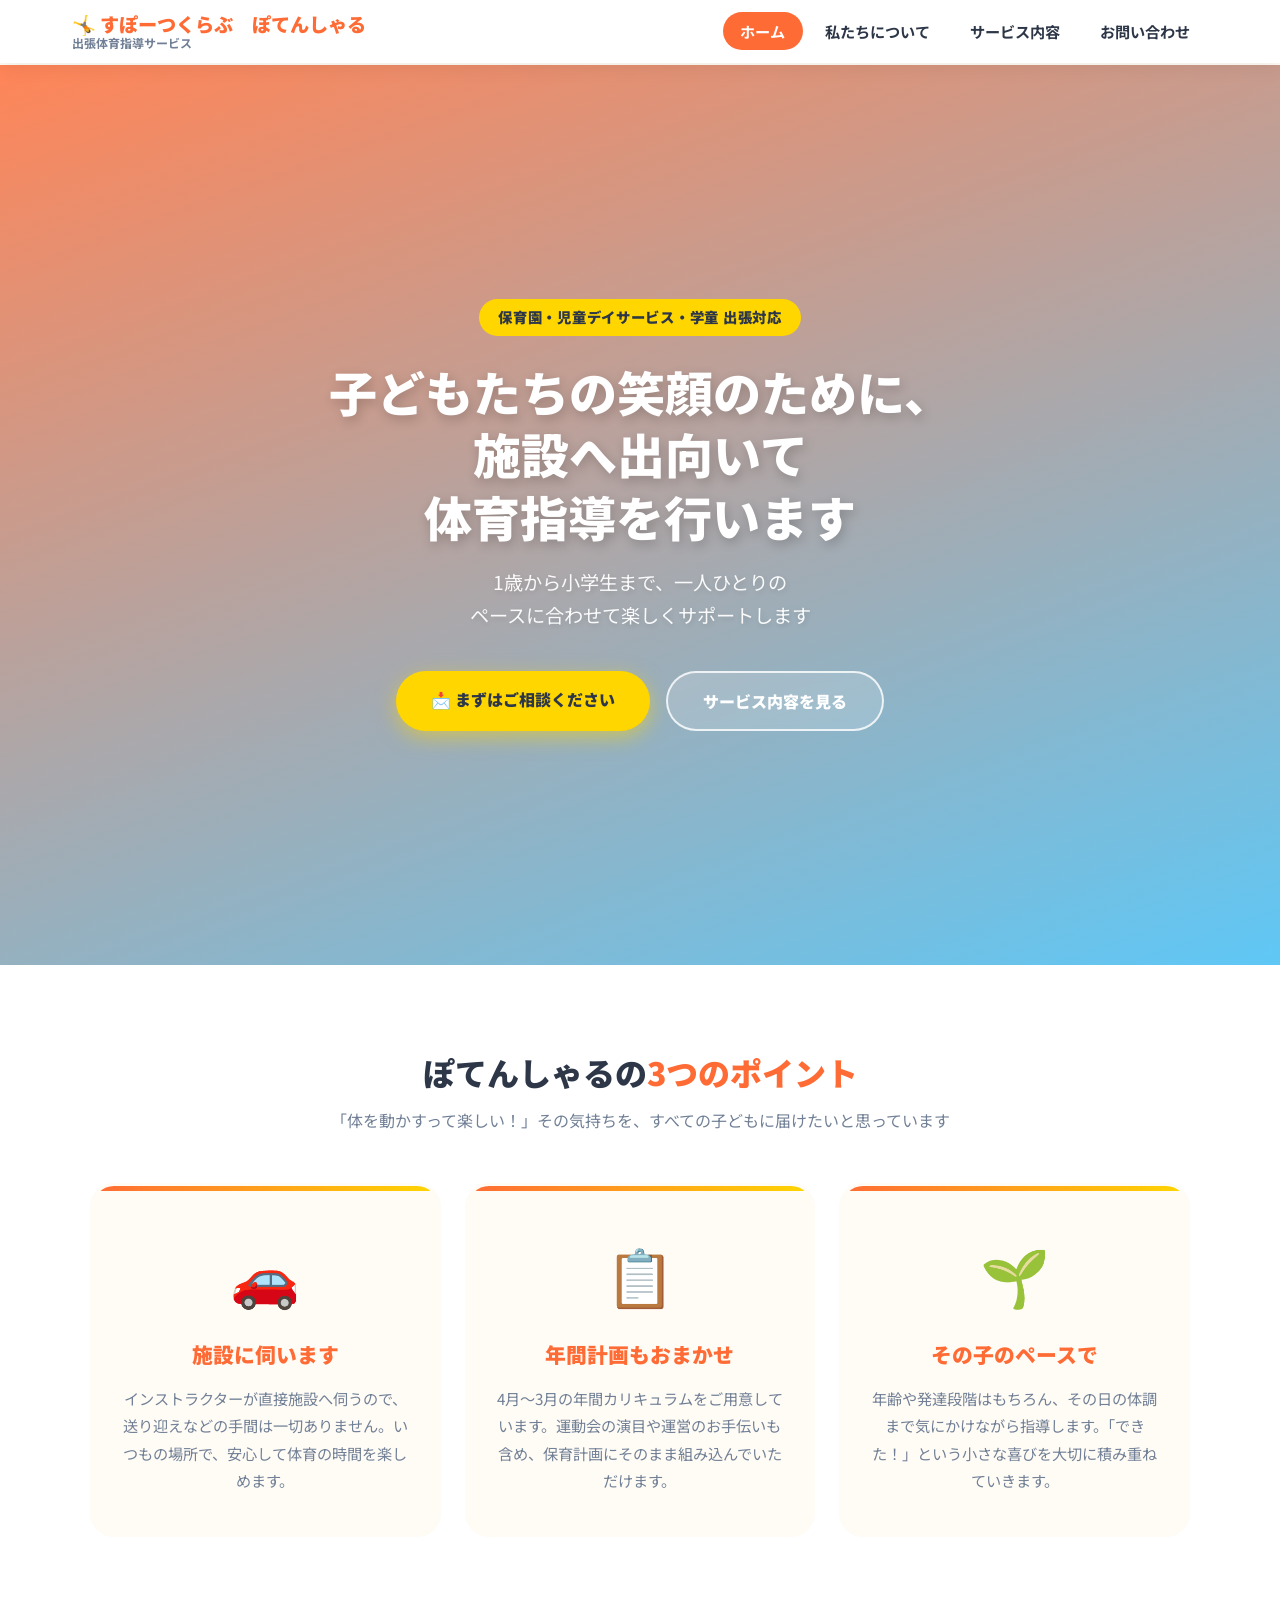
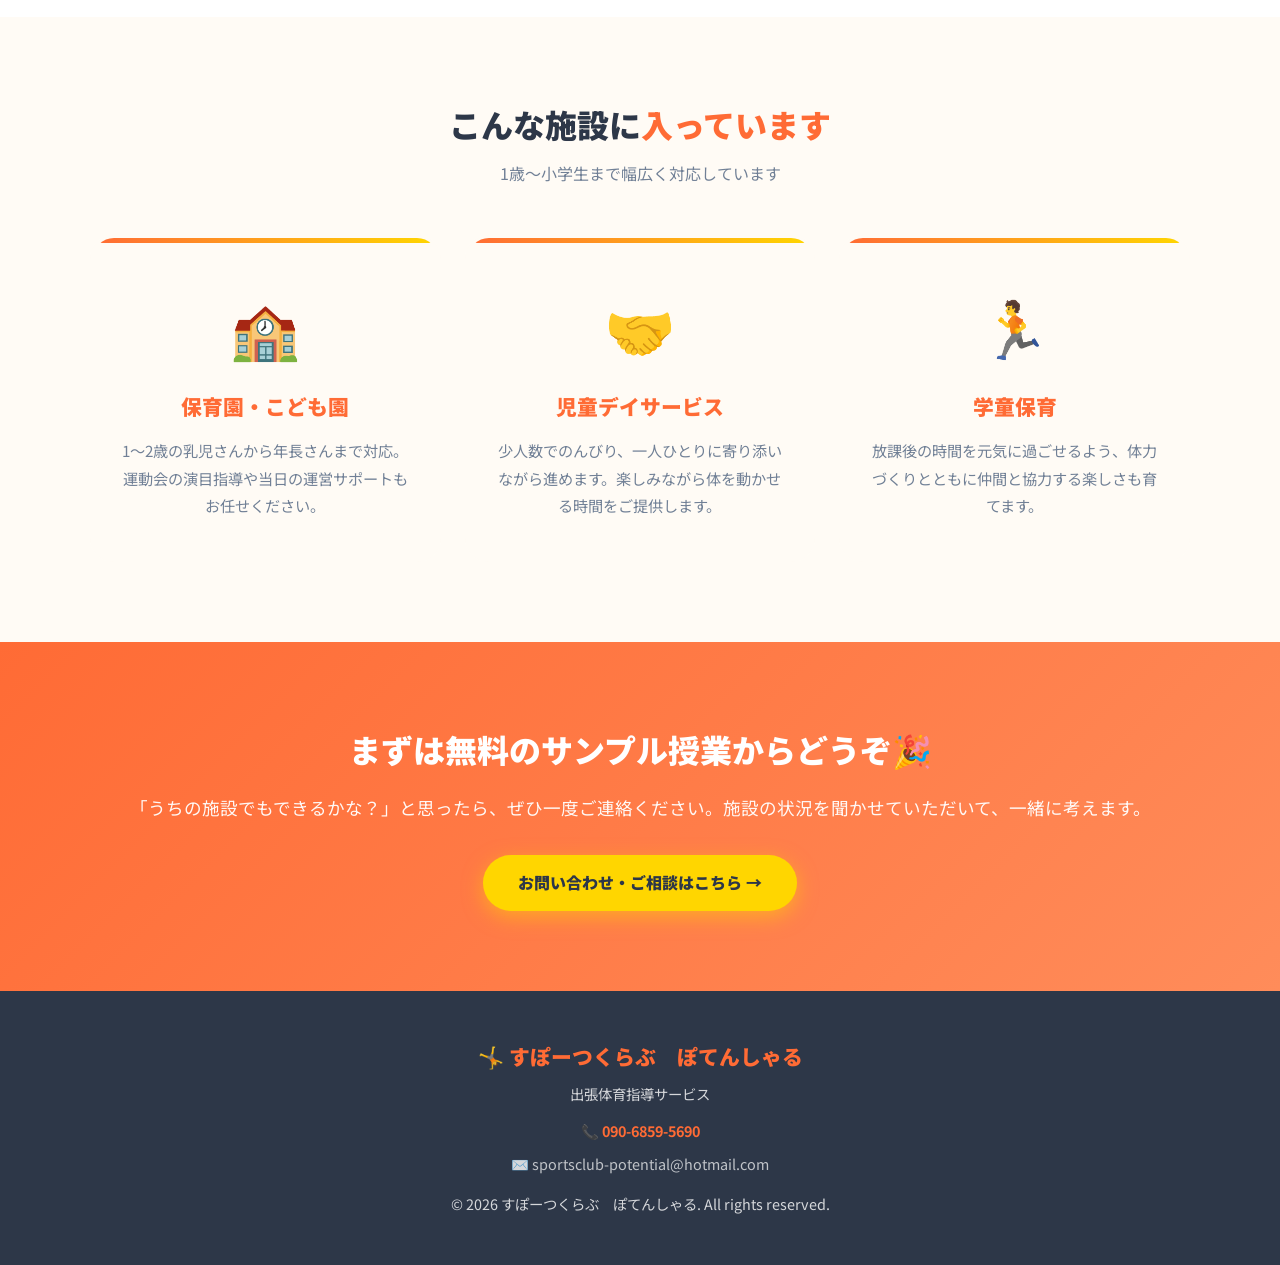
==== index.html @ cd886c46 "SEO対策を追加 - 全ページにメタタグ（description・keywords・OGP）を追加 - sitemap.xml を作成 - robots.txt を作成 - トップページに構造化データ" ====
<!DOCTYPE html>
<html lang="ja">
<head>
    <meta charset="UTF-8">
    <meta name="viewport" content="width=device-width, initial-scale=1.0">
    <title>すぽーつくらぶ ぽてんしゃる | 保育園・児童デイサービス・学童への出張体育指導</title>
    <meta name="description" content="すぽーつくらぶ ぽてんしゃるは、保育園・こども園・児童デイサービス・学童保育へインストラクターが出張して体育指導を行うサービスです。1歳から小学生まで対応。運動会サポートも承ります。">
    <meta name="keywords" content="出張体育指導,保育園,児童デイサービス,学童保育,体育指導,こども園,運動会サポート,ぽてんしゃる">
    <meta property="og:title" content="すぽーつくらぶ ぽてんしゃる | 出張体育指導サービス">
    <meta property="og:description" content="保育園・児童デイサービス・学童保育へ出張して体育指導を行います。1歳から小学生まで対応。まずはお気軽にご相談ください。">
    <meta property="og:type" content="website">
    <meta property="og:url" content="https://sportsclub-potential.netlify.app/">
    <link rel="canonical" href="https://sportsclub-potential.netlify.app/">
    <link rel="stylesheet" href="css/style.css">
    <script type="application/ld+json">
    {
      "@context": "https://schema.org",
      "@type": "LocalBusiness",
      "name": "すぽーつくらぶ ぽてんしゃる",
      "description": "保育園・こども園・児童デイサービス・学童保育への出張体育指導サービス。1歳から小学生まで対応。",
      "url": "https://sportsclub-potential.netlify.app/",
      "telephone": "090-6859-5690",
      "email": "sportsclub-potential@hotmail.com",
      "serviceType": "出張体育指導",
      "areaServed": "日本"
    }
    </script>
</head>
<body>
    <header>
        <nav>
            <div class="logo">
                🤸 すぽーつくらぶ　ぽてんしゃる
                <span class="logo-sub">出張体育指導サービス</span>
            </div>
            <button class="nav-toggle" aria-label="メニュー">☰</button>
            <ul class="nav-links">
                <li><a href="index.html" class="active">ホーム</a></li>
                <li><a href="about.html">私たちについて</a></li>
                <li><a href="services.html">サービス内容</a></li>
                <li><a href="contact.html">お問い合わせ</a></li>
            </ul>
        </nav>
    </header>

    <main>
        <!-- ヒーロー -->
        <section class="hero">
            <div class="hero-bg"></div>
            <div class="hero-overlay"></div>
            <div class="hero-content">
                <div class="hero-badge">保育園・児童デイサービス・学童 出張対応</div>
                <h1>子どもたちの笑顔のために、<br>施設へ出向いて<br>体育指導を行います</h1>
                <p>1歳から小学生まで、一人ひとりの<br>ペースに合わせて楽しくサポートします</p>
                <div class="hero-buttons">
                    <a href="contact.html" class="btn btn-primary">📩 まずはご相談ください</a>
                    <a href="services.html" class="btn btn-secondary">サービス内容を見る</a>
                </div>
            </div>
        </section>

        <!-- 特徴 -->
        <section class="features-section">
            <div class="section-inner">
                <h2 class="section-title">ぽてんしゃるの<span>3つのポイント</span></h2>
                <p class="section-subtitle">「体を動かすって楽しい！」その気持ちを、すべての子どもに届けたいと思っています</p>
                <div class="feature-grid">
                    <div class="feature-card">
                        <span class="feature-icon">🚗</span>
                        <h3>施設に伺います</h3>
                        <p>インストラクターが直接施設へ伺うので、送り迎えなどの手間は一切ありません。いつもの場所で、安心して体育の時間を楽しめます。</p>
                    </div>
                    <div class="feature-card">
                        <span class="feature-icon">📋</span>
                        <h3>年間計画もおまかせ</h3>
                        <p>4月〜3月の年間カリキュラムをご用意しています。運動会の演目や運営のお手伝いも含め、保育計画にそのまま組み込んでいただけます。</p>
                    </div>
                    <div class="feature-card">
                        <span class="feature-icon">🌱</span>
                        <h3>その子のペースで</h3>
                        <p>年齢や発達段階はもちろん、その日の体調まで気にかけながら指導します。「できた！」という小さな喜びを大切に積み重ねていきます。</p>
                    </div>
                </div>
            </div>
        </section>

        <!-- 対象施設 -->
        <section class="section">
            <div class="section-inner">
                <h2 class="section-title">こんな施設に<span>入っています</span></h2>
                <p class="section-subtitle">1歳〜小学生まで幅広く対応しています</p>
                <div class="feature-grid">
                    <div class="feature-card">
                        <span class="feature-icon">🏫</span>
                        <h3>保育園・こども園</h3>
                        <p>1〜2歳の乳児さんから年長さんまで対応。運動会の演目指導や当日の運営サポートもお任せください。</p>
                    </div>
                    <div class="feature-card">
                        <span class="feature-icon">🤝</span>
                        <h3>児童デイサービス</h3>
                        <p>少人数でのんびり、一人ひとりに寄り添いながら進めます。楽しみながら体を動かせる時間をご提供します。</p>
                    </div>
                    <div class="feature-card">
                        <span class="feature-icon">🏃</span>
                        <h3>学童保育</h3>
                        <p>放課後の時間を元気に過ごせるよう、体力づくりとともに仲間と協力する楽しさも育てます。</p>
                    </div>
                </div>
            </div>
        </section>

        <!-- CTA -->
        <section class="cta-section">
            <h2>まずは無料のサンプル授業からどうぞ🎉</h2>
            <p>「うちの施設でもできるかな？」と思ったら、ぜひ一度ご連絡ください。施設の状況を聞かせていただいて、一緒に考えます。</p>
            <a href="contact.html" class="btn btn-primary">お問い合わせ・ご相談はこちら →</a>
        </section>
    </main>

    <script src="js/main.js"></script>
    <footer>
        <div class="footer-logo">🤸 すぽーつくらぶ　ぽてんしゃる</div>
        <p>出張体育指導サービス</p>
        <p style="margin-top:0.8rem;">📞 <a href="tel:09068595690" style="color:var(--orange);text-decoration:none;font-weight:700;">090-6859-5690</a></p>
        <p>✉️ <a href="mailto:sportsclub-potential@hotmail.com" style="color:rgba(255,255,255,0.7);text-decoration:none;">sportsclub-potential@hotmail.com</a></p>
        <p style="margin-top:1rem;">&copy; 2026 すぽーつくらぶ　ぽてんしゃる. All rights reserved.</p>
    </footer>
</body>
</html>
---- css/style.css ----
@import url('https://fonts.googleapis.com/css2?family=Noto+Sans+JP:wght@400;700;900&display=swap');

:root {
    --orange: #FF6B35;
    --orange-light: #FF8C5A;
    --blue: #29B6F6;
    --yellow: #FFD600;
    --green: #66BB6A;
    --dark: #2D3748;
    --gray: #718096;
    --light-bg: #FFFBF5;
    --white: #ffffff;
    --shadow: 0 8px 30px rgba(255,107,53,0.15);
}

* {
    margin: 0;
    padding: 0;
    box-sizing: border-box;
}

body {
    font-family: 'Noto Sans JP', 'Helvetica Neue', Arial, sans-serif;
    line-height: 1.7;
    color: var(--dark);
    background: var(--light-bg);
}

/* ヘッダー */
header {
    background: var(--white);
    box-shadow: 0 3px 20px rgba(0,0,0,0.08);
    position: fixed;
    width: 100%;
    top: 0;
    z-index: 1000;
}

nav {
    max-width: 1200px;
    margin: 0 auto;
    padding: 0.8rem 2rem;
    display: flex;
    justify-content: space-between;
    align-items: center;
}

.logo {
    font-size: 1.2rem;
    font-weight: 900;
    color: var(--orange);
    display: flex;
    flex-direction: column;
    line-height: 1.2;
}

.logo .logo-sub {
    font-size: 0.75rem;
    color: var(--gray);
    font-weight: 700;
}

.nav-links {
    list-style: none;
    display: flex;
    gap: 0.3rem;
}

.nav-links a {
    text-decoration: none;
    color: var(--dark);
    font-weight: 700;
    padding: 0.5rem 1.1rem;
    border-radius: 50px;
    transition: all 0.3s;
    font-size: 0.95rem;
}

.nav-links a:hover,
.nav-links a.active {
    background: var(--orange);
    color: var(--white);
}

/* ヒーローセクション */
.hero {
    position: relative;
    min-height: 100vh;
    display: flex;
    align-items: center;
    justify-content: center;
    margin-top: 65px;
    overflow: hidden;
}

.hero-bg {
    position: absolute;
    inset: 0;
    background-image: url('../images/kids_gym.jpg');
    background-size: cover;
    background-position: center top;
}

.hero-overlay {
    position: absolute;
    inset: 0;
    background: linear-gradient(
        160deg,
        rgba(255, 107, 53, 0.82) 0%,
        rgba(41, 182, 246, 0.75) 100%
    );
}

.hero-content {
    position: relative;
    z-index: 1;
    text-align: center;
    color: var(--white);
    padding: 3rem 2rem;
    max-width: 800px;
}

.hero-badge {
    display: inline-block;
    background: var(--yellow);
    color: var(--dark);
    font-weight: 900;
    font-size: 0.9rem;
    padding: 0.4rem 1.2rem;
    border-radius: 50px;
    margin-bottom: 1.5rem;
    letter-spacing: 0.05em;
}

.hero-content h1 {
    font-size: 3rem;
    font-weight: 900;
    line-height: 1.3;
    margin-bottom: 1.2rem;
    text-shadow: 2px 4px 12px rgba(0,0,0,0.2);
}

.hero-content p {
    font-size: 1.2rem;
    margin-bottom: 2.5rem;
    opacity: 0.95;
    text-shadow: 1px 2px 6px rgba(0,0,0,0.15);
}

.hero-buttons {
    display: flex;
    gap: 1rem;
    justify-content: center;
    flex-wrap: wrap;
}

/* ボタン */
.btn {
    display: inline-block;
    padding: 0.9rem 2.2rem;
    border-radius: 50px;
    font-weight: 900;
    font-size: 1rem;
    text-decoration: none;
    transition: all 0.3s;
    border: none;
    cursor: pointer;
    font-family: 'Noto Sans JP', sans-serif;
}

.btn-primary {
    background: var(--yellow);
    color: var(--dark);
    box-shadow: 0 6px 20px rgba(255,214,0,0.5);
}

.btn-primary:hover {
    transform: translateY(-4px) scale(1.03);
    box-shadow: 0 12px 30px rgba(255,214,0,0.6);
}

.btn-secondary {
    background: rgba(255,255,255,0.15);
    color: var(--white);
    border: 2px solid rgba(255,255,255,0.8);
    backdrop-filter: blur(5px);
}

.btn-secondary:hover {
    background: var(--white);
    color: var(--orange);
    transform: translateY(-4px);
}

.btn-orange {
    background: var(--orange);
    color: var(--white);
    box-shadow: 0 6px 20px rgba(255,107,53,0.4);
}

.btn-orange:hover {
    background: var(--orange-light);
    transform: translateY(-4px);
    box-shadow: 0 12px 30px rgba(255,107,53,0.5);
}

/* ウェーブ区切り */
.wave-divider {
    width: 100%;
    overflow: hidden;
    line-height: 0;
    margin-bottom: -2px;
}

.wave-divider svg {
    display: block;
    width: 100%;
}

/* セクション共通 */
.section {
    padding: 5rem 2rem;
}

.section-inner {
    max-width: 1100px;
    margin: 0 auto;
}

.section-title {
    text-align: center;
    font-size: 2rem;
    font-weight: 900;
    color: var(--dark);
    margin-bottom: 0.5rem;
}

.section-title span {
    color: var(--orange);
}

.section-subtitle {
    text-align: center;
    color: var(--gray);
    font-size: 1rem;
    margin-bottom: 3rem;
}

/* 特徴カード */
.features-section {
    background: var(--white);
    padding: 5rem 2rem;
}

.feature-grid {
    display: grid;
    grid-template-columns: repeat(auto-fit, minmax(240px, 1fr));
    gap: 1.5rem;
    max-width: 1100px;
    margin: 0 auto;
}

.feature-card {
    background: var(--light-bg);
    border-radius: 24px;
    padding: 2.5rem 1.8rem;
    text-align: center;
    transition: all 0.35s;
    border: 3px solid transparent;
    position: relative;
    overflow: hidden;
}

.feature-card::before {
    content: '';
    position: absolute;
    top: 0;
    left: 0;
    right: 0;
    height: 5px;
    background: linear-gradient(90deg, var(--orange), var(--yellow));
    border-radius: 24px 24px 0 0;
}

.feature-card:hover {
    transform: translateY(-10px);
    border-color: var(--orange);
    box-shadow: var(--shadow);
}

.feature-icon {
    font-size: 3.5rem;
    margin-bottom: 1rem;
    display: block;
}

.feature-card h3 {
    font-size: 1.3rem;
    font-weight: 900;
    color: var(--orange);
    margin-bottom: 0.8rem;
}

.feature-card p {
    color: var(--gray);
    font-size: 0.95rem;
    line-height: 1.8;
}

/* CTA バナー */
.cta-section {
    background: linear-gradient(135deg, var(--orange) 0%, #FF8C5A 100%);
    padding: 5rem 2rem;
    text-align: center;
    color: var(--white);
}

.cta-section h2 {
    font-size: 2rem;
    font-weight: 900;
    margin-bottom: 1rem;
}

.cta-section p {
    font-size: 1.1rem;
    margin-bottom: 2rem;
    opacity: 0.95;
}

/* ページヘッダー */
.page-header {
    background: linear-gradient(135deg, var(--orange) 0%, var(--blue) 100%);
    text-align: center;
    padding: 6rem 2rem 4rem;
    margin-top: 65px;
    color: var(--white);
}

.page-header h1 {
    font-size: 2.5rem;
    font-weight: 900;
    margin-bottom: 0.5rem;
}

.page-header p {
    font-size: 1.1rem;
    opacity: 0.9;
}

/* コンテンツ */
.content {
    max-width: 800px;
    margin: 0 auto;
    padding: 4rem 2rem;
}

.content h2 {
    font-size: 1.6rem;
    font-weight: 900;
    color: var(--orange);
    margin-top: 2.5rem;
    margin-bottom: 1rem;
    padding-left: 1rem;
    border-left: 5px solid var(--yellow);
}

.content h3 {
    font-size: 1.2rem;
    font-weight: 700;
    color: var(--dark);
    margin-top: 1.5rem;
    margin-bottom: 0.8rem;
}

.content p {
    color: var(--gray);
    margin-bottom: 1rem;
    line-height: 1.9;
}

.highlight-box {
    background: var(--white);
    border-radius: 16px;
    padding: 2rem;
    margin: 2rem 0;
    border-left: 5px solid var(--orange);
    box-shadow: 0 4px 15px rgba(0,0,0,0.06);
}

/* サービスカード */
.service-grid {
    display: grid;
    grid-template-columns: repeat(auto-fit, minmax(260px, 1fr));
    gap: 1.5rem;
    max-width: 1100px;
    margin: 0 auto;
}

.service-card {
    background: var(--white);
    border-radius: 24px;
    padding: 2.5rem 2rem;
    text-align: center;
    transition: all 0.35s;
    box-shadow: 0 4px 20px rgba(0,0,0,0.06);
    border: 2px solid transparent;
}

.service-card:hover {
    transform: translateY(-8px);
    border-color: var(--orange);
    box-shadow: var(--shadow);
}

.service-card .service-icon {
    font-size: 3rem;
    margin-bottom: 1rem;
    display: block;
}

.service-card h3 {
    font-size: 1.3rem;
    font-weight: 900;
    color: var(--dark);
    margin-bottom: 0.5rem;
}

.service-card .age-badge {
    display: inline-block;
    background: var(--yellow);
    color: var(--dark);
    font-size: 0.8rem;
    font-weight: 700;
    padding: 0.2rem 0.8rem;
    border-radius: 50px;
    margin-bottom: 1rem;
}

.service-card p {
    color: var(--gray);
    font-size: 0.95rem;
    line-height: 1.8;
}

/* フォーム */
.contact-form {
    max-width: 620px;
    margin: 0 auto;
    background: var(--white);
    border-radius: 24px;
    padding: 3rem 2.5rem;
    box-shadow: 0 8px 40px rgba(0,0,0,0.08);
}

.form-group {
    margin-bottom: 1.5rem;
}

.form-group label {
    display: block;
    margin-bottom: 0.5rem;
    font-weight: 700;
    color: var(--dark);
    font-size: 0.95rem;
}

.form-group label .required {
    color: var(--orange);
    margin-left: 0.3rem;
    font-size: 0.8rem;
}

.form-group input,
.form-group textarea,
.form-group select {
    width: 100%;
    padding: 0.85rem 1.1rem;
    border: 2px solid #E2E8F0;
    border-radius: 12px;
    font-size: 1rem;
    font-family: 'Noto Sans JP', sans-serif;
    transition: border-color 0.3s;
    background: var(--light-bg);
    color: var(--dark);
}

.form-group input:focus,
.form-group textarea:focus,
.form-group select:focus {
    outline: none;
    border-color: var(--orange);
    background: var(--white);
}

.form-group textarea {
    resize: vertical;
    min-height: 120px;
}

/* フッター */
footer {
    background: var(--dark);
    color: rgba(255,255,255,0.8);
    text-align: center;
    padding: 3rem 2rem;
}

footer .footer-logo {
    font-size: 1.3rem;
    font-weight: 900;
    color: var(--orange);
    margin-bottom: 0.5rem;
}

footer p {
    font-size: 0.9rem;
    margin-top: 0.5rem;
}

/* 連絡先カード */
.contact-info-card {
    background: var(--white);
    border-radius: 20px;
    padding: 2rem;
    margin-bottom: 2rem;
    box-shadow: 0 4px 20px rgba(0,0,0,0.07);
    border: 2px solid #FFE5D9;
}

.contact-info-item {
    display: flex;
    align-items: flex-start;
    gap: 1rem;
    padding: 1rem 0;
    border-bottom: 1px solid #f0f0f0;
}

.contact-info-item:last-child {
    border-bottom: none;
    padding-bottom: 0;
}

.contact-info-icon {
    font-size: 1.8rem;
    flex-shrink: 0;
}

.contact-info-label {
    font-size: 0.85rem;
    color: var(--gray);
    font-weight: 700;
    margin-bottom: 0.3rem;
}

.contact-info-value {
    display: block;
    font-size: 1.4rem;
    font-weight: 900;
    color: var(--orange);
    text-decoration: none;
}

.contact-info-email {
    font-size: 1rem;
    word-break: break-all;
}

.contact-info-note {
    margin-top: 0.4rem;
    font-size: 0.85rem;
    color: var(--dark);
    background: #FFF8F5;
    border-left: 3px solid var(--orange);
    padding: 0.5rem 0.8rem;
    border-radius: 0 8px 8px 0;
    line-height: 1.6;
}

/* カリキュラムテーブル */
.curriculum-table {
    width: 100%;
    border-collapse: collapse;
    border-radius: 16px;
    overflow: hidden;
    box-shadow: 0 4px 20px rgba(0,0,0,0.06);
    font-size: 0.95rem;
}

.curriculum-table thead tr {
    background: var(--orange);
    color: var(--white);
}

.curriculum-table th {
    padding: 1rem 1.2rem;
    text-align: left;
    font-weight: 700;
}

.curriculum-table td {
    padding: 0.9rem 1.2rem;
    border-bottom: 1px solid #f0f0f0;
    vertical-align: top;
    line-height: 1.7;
}

.curriculum-table tbody tr:nth-child(even) {
    background: var(--light-bg);
}

.curriculum-table tbody tr:hover {
    background: #fff3ee;
}

.curriculum-table td:first-child {
    font-weight: 700;
    color: var(--orange);
    white-space: nowrap;
    min-width: 60px;
}

/* ハンバーガーボタン（PCでは非表示） */
.nav-toggle {
    display: none;
    background: none;
    border: none;
    font-size: 1.6rem;
    cursor: pointer;
    color: var(--orange);
    padding: 0.3rem 0.5rem;
    line-height: 1;
}

/* レスポンシブ */
@media (max-width: 768px) {
    /* ナビゲーション */
    nav {
        padding: 0.8rem 1.2rem;
        flex-wrap: wrap;
        position: relative;
    }

    .nav-toggle {
        display: block;
    }

    .nav-links {
        display: none;
        flex-direction: column;
        width: 100%;
        gap: 0;
        background: var(--white);
        border-top: 1px solid #eee;
        margin-top: 0.5rem;
        border-radius: 0 0 12px 12px;
        box-shadow: 0 8px 20px rgba(0,0,0,0.08);
        overflow: hidden;
    }

    .nav-links.open {
        display: flex;
    }

    .nav-links li {
        width: 100%;
    }

    .nav-links a {
        display: block;
        padding: 1rem 1.5rem;
        font-size: 1rem;
        border-radius: 0;
        border-bottom: 1px solid #f0f0f0;
    }

    .nav-links a:hover,
    .nav-links a.active {
        background: var(--orange);
        color: var(--white);
    }

    /* ヒーロー */
    .hero {
        margin-top: 0;
        min-height: 100svh;
    }

    .hero-content {
        padding: 2rem 1.2rem;
    }

    .hero-content h1 {
        font-size: 1.8rem;
    }

    .hero-content p {
        font-size: 0.95rem;
        margin-bottom: 2rem;
    }

    .hero-badge {
        font-size: 0.8rem;
        padding: 0.35rem 1rem;
    }

    .hero-buttons {
        flex-direction: column;
        align-items: center;
        gap: 0.8rem;
    }

    .btn {
        width: 100%;
        max-width: 280px;
        text-align: center;
        padding: 0.85rem 1.5rem;
    }

    /* セクション */
    .section {
        padding: 3rem 1.2rem;
    }

    .features-section {
        padding: 3rem 1.2rem;
    }

    .section-title {
        font-size: 1.5rem;
    }

    .section-subtitle {
        font-size: 0.9rem;
        margin-bottom: 2rem;
    }

    /* カード */
    .feature-grid,
    .service-grid {
        grid-template-columns: 1fr;
        gap: 1rem;
    }

    .feature-card,
    .service-card {
        padding: 2rem 1.5rem;
    }

    /* CTA */
    .cta-section {
        padding: 3rem 1.2rem;
    }

    .cta-section h2 {
        font-size: 1.5rem;
    }

    .cta-section p {
        font-size: 0.95rem;
    }

    /* ページヘッダー */
    .page-header {
        padding: 4rem 1.2rem 2.5rem;
        margin-top: 0;
    }

    .page-header h1 {
        font-size: 1.7rem;
    }

    .page-header p {
        font-size: 0.95rem;
    }

    /* コンテンツ */
    .content {
        padding: 2.5rem 1.2rem;
    }

    .content h2 {
        font-size: 1.3rem;
    }

    .highlight-box {
        padding: 1.5rem 1.2rem;
    }

    /* フォーム */
    .contact-form {
        padding: 2rem 1.2rem;
        border-radius: 16px;
        box-shadow: none;
    }
}
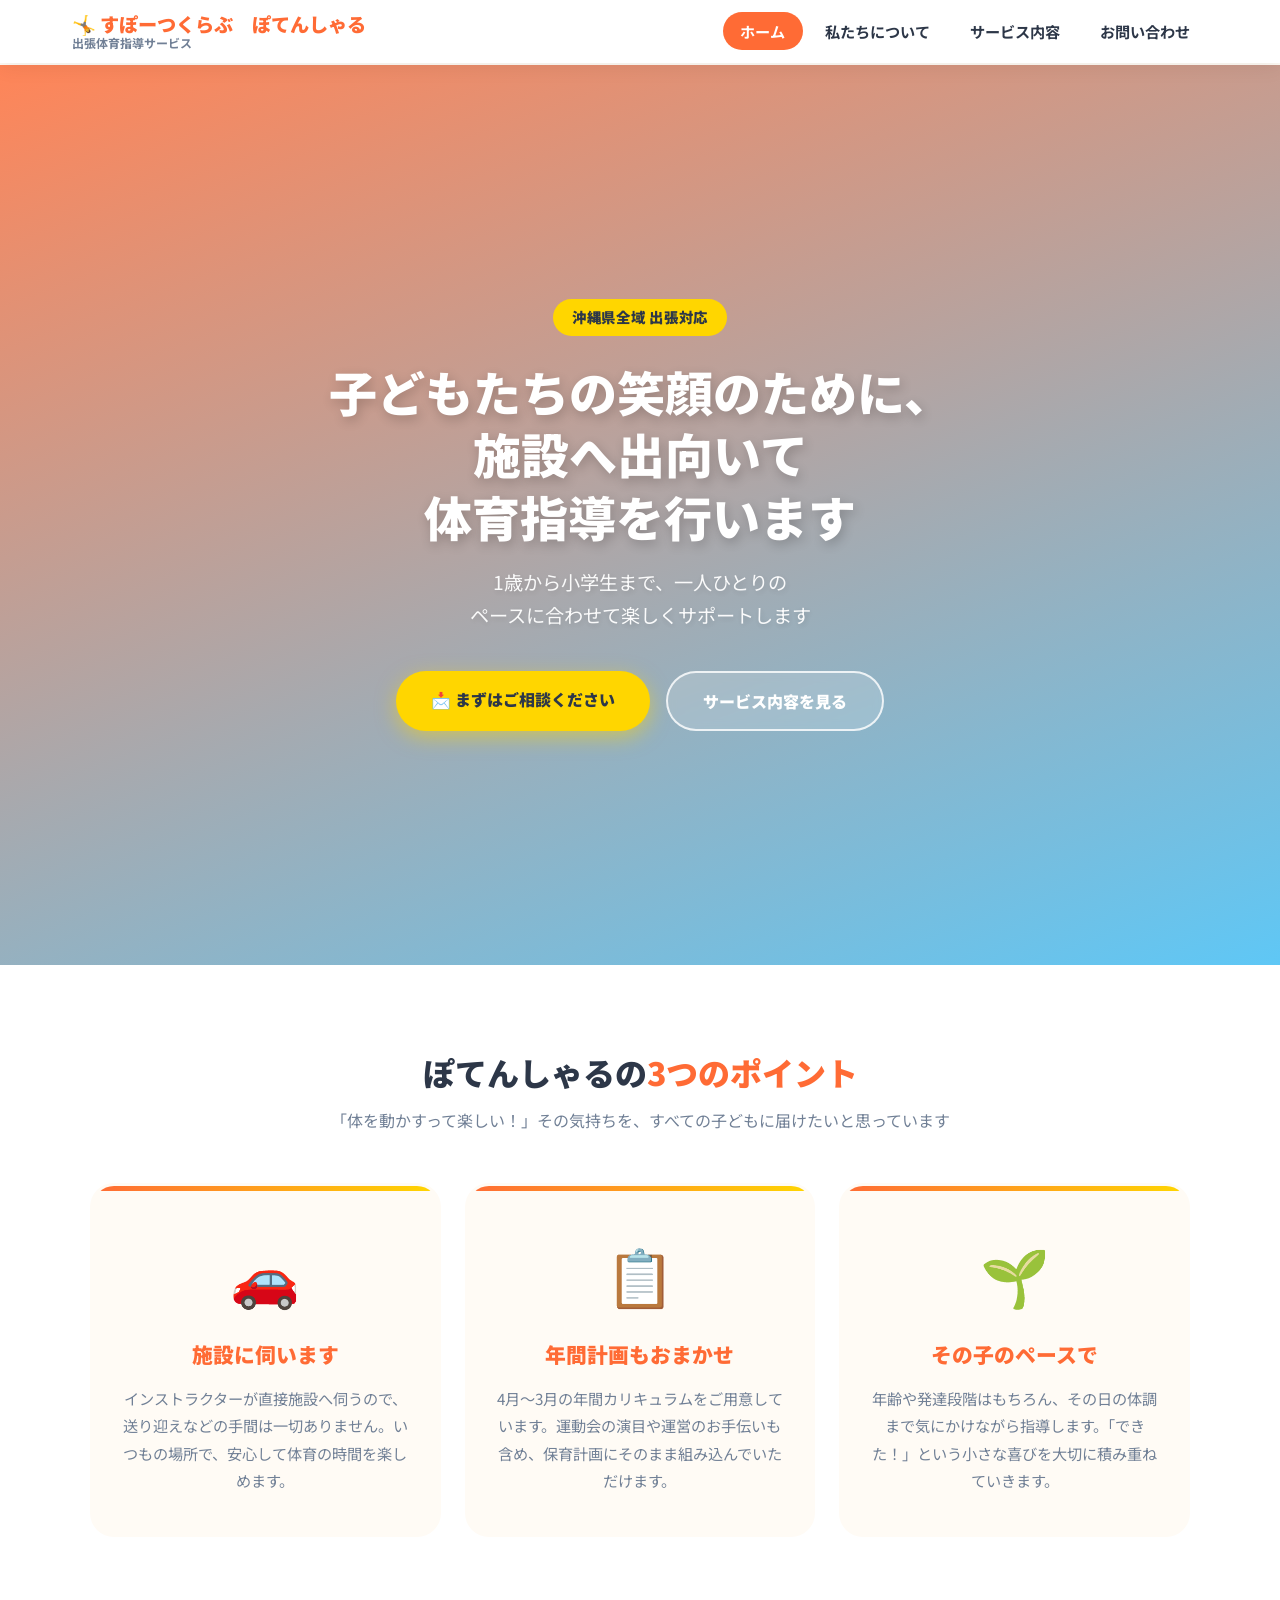
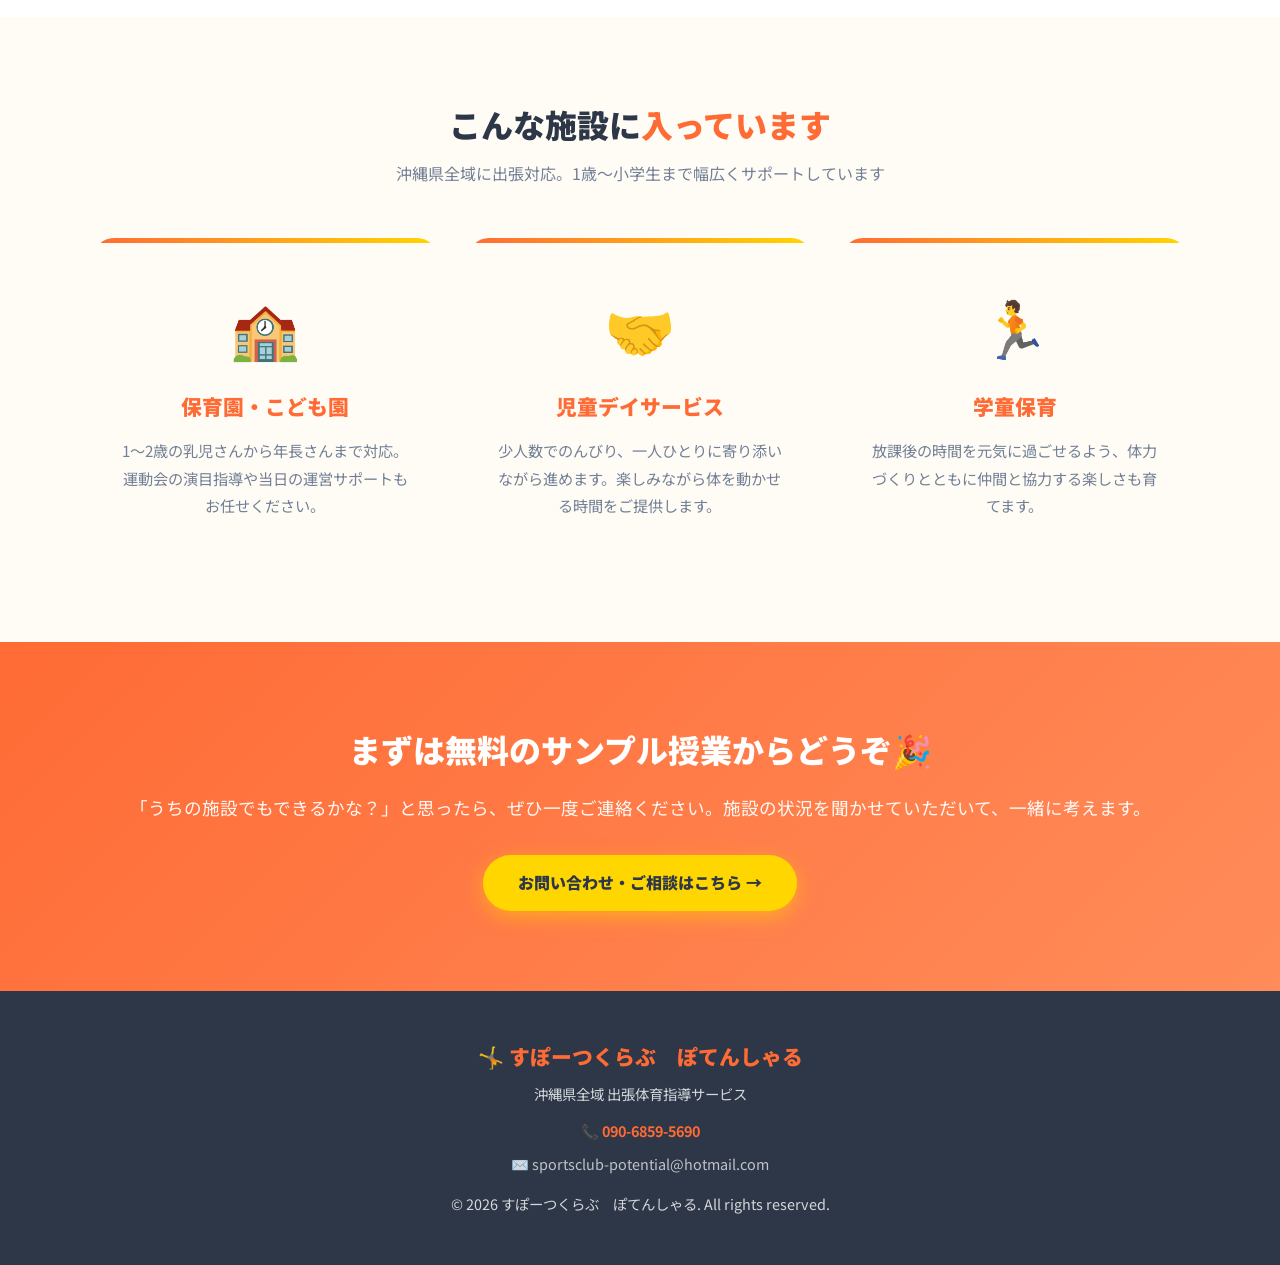
==== commit ebef9425: "沖縄県全域をSEO・コンテンツ全体に追加" ====
--- a/index.html
+++ b/index.html
@@ -3,11 +3,11 @@
 <head>
     <meta charset="UTF-8">
     <meta name="viewport" content="width=device-width, initial-scale=1.0">
-    <title>すぽーつくらぶ ぽてんしゃる | 保育園・児童デイサービス・学童への出張体育指導</title>
-    <meta name="description" content="すぽーつくらぶ ぽてんしゃるは、保育園・こども園・児童デイサービス・学童保育へインストラクターが出張して体育指導を行うサービスです。1歳から小学生まで対応。運動会サポートも承ります。">
-    <meta name="keywords" content="出張体育指導,保育園,児童デイサービス,学童保育,体育指導,こども園,運動会サポート,ぽてんしゃる">
-    <meta property="og:title" content="すぽーつくらぶ ぽてんしゃる | 出張体育指導サービス">
-    <meta property="og:description" content="保育園・児童デイサービス・学童保育へ出張して体育指導を行います。1歳から小学生まで対応。まずはお気軽にご相談ください。">
+    <title>すぽーつくらぶ ぽてんしゃる | 沖縄県の保育園・児童デイサービス・学童への出張体育指導</title>
+    <meta name="description" content="すぽーつくらぶ ぽてんしゃるは、沖縄県全域の保育園・こども園・児童デイサービス・学童保育へインストラクターが出張して体育指導を行うサービスです。1歳から小学生まで対応。運動会サポートも承ります。">
+    <meta name="keywords" content="沖縄,出張体育指導,保育園,児童デイサービス,学童保育,体育指導,こども園,運動会サポート,ぽてんしゃる,沖縄県">
+    <meta property="og:title" content="すぽーつくらぶ ぽてんしゃる | 沖縄県の出張体育指導サービス">
+    <meta property="og:description" content="沖縄県全域の保育園・児童デイサービス・学童保育へ出張して体育指導を行います。1歳から小学生まで対応。まずはお気軽にご相談ください。">
     <meta property="og:type" content="website">
     <meta property="og:url" content="https://sportsclub-potential.netlify.app/">
     <link rel="canonical" href="https://sportsclub-potential.netlify.app/">
@@ -17,12 +17,20 @@
       "@context": "https://schema.org",
       "@type": "LocalBusiness",
       "name": "すぽーつくらぶ ぽてんしゃる",
-      "description": "保育園・こども園・児童デイサービス・学童保育への出張体育指導サービス。1歳から小学生まで対応。",
+      "description": "沖縄県全域の保育園・こども園・児童デイサービス・学童保育への出張体育指導サービス。1歳から小学生まで対応。",
       "url": "https://sportsclub-potential.netlify.app/",
       "telephone": "090-6859-5690",
       "email": "sportsclub-potential@hotmail.com",
       "serviceType": "出張体育指導",
-      "areaServed": "日本"
+      "areaServed": {
+        "@type": "State",
+        "name": "沖縄県"
+      },
+      "address": {
+        "@type": "PostalAddress",
+        "addressRegion": "沖縄県",
+        "addressCountry": "JP"
+      }
     }
     </script>
 </head>
@@ -49,7 +57,7 @@
             <div class="hero-bg"></div>
             <div class="hero-overlay"></div>
             <div class="hero-content">
-                <div class="hero-badge">保育園・児童デイサービス・学童 出張対応</div>
+                <div class="hero-badge">沖縄県全域 出張対応</div>
                 <h1>子どもたちの笑顔のために、<br>施設へ出向いて<br>体育指導を行います</h1>
                 <p>1歳から小学生まで、一人ひとりの<br>ペースに合わせて楽しくサポートします</p>
                 <div class="hero-buttons">
@@ -88,7 +96,7 @@
         <section class="section">
             <div class="section-inner">
                 <h2 class="section-title">こんな施設に<span>入っています</span></h2>
-                <p class="section-subtitle">1歳〜小学生まで幅広く対応しています</p>
+                <p class="section-subtitle">沖縄県全域に出張対応。1歳〜小学生まで幅広くサポートしています</p>
                 <div class="feature-grid">
                     <div class="feature-card">
                         <span class="feature-icon">🏫</span>
@@ -120,7 +128,7 @@
     <script src="js/main.js"></script>
     <footer>
         <div class="footer-logo">🤸 すぽーつくらぶ　ぽてんしゃる</div>
-        <p>出張体育指導サービス</p>
+        <p>沖縄県全域 出張体育指導サービス</p>
         <p style="margin-top:0.8rem;">📞 <a href="tel:09068595690" style="color:var(--orange);text-decoration:none;font-weight:700;">090-6859-5690</a></p>
         <p>✉️ <a href="mailto:sportsclub-potential@hotmail.com" style="color:rgba(255,255,255,0.7);text-decoration:none;">sportsclub-potential@hotmail.com</a></p>
         <p style="margin-top:1rem;">&copy; 2026 すぽーつくらぶ　ぽてんしゃる. All rights reserved.</p>
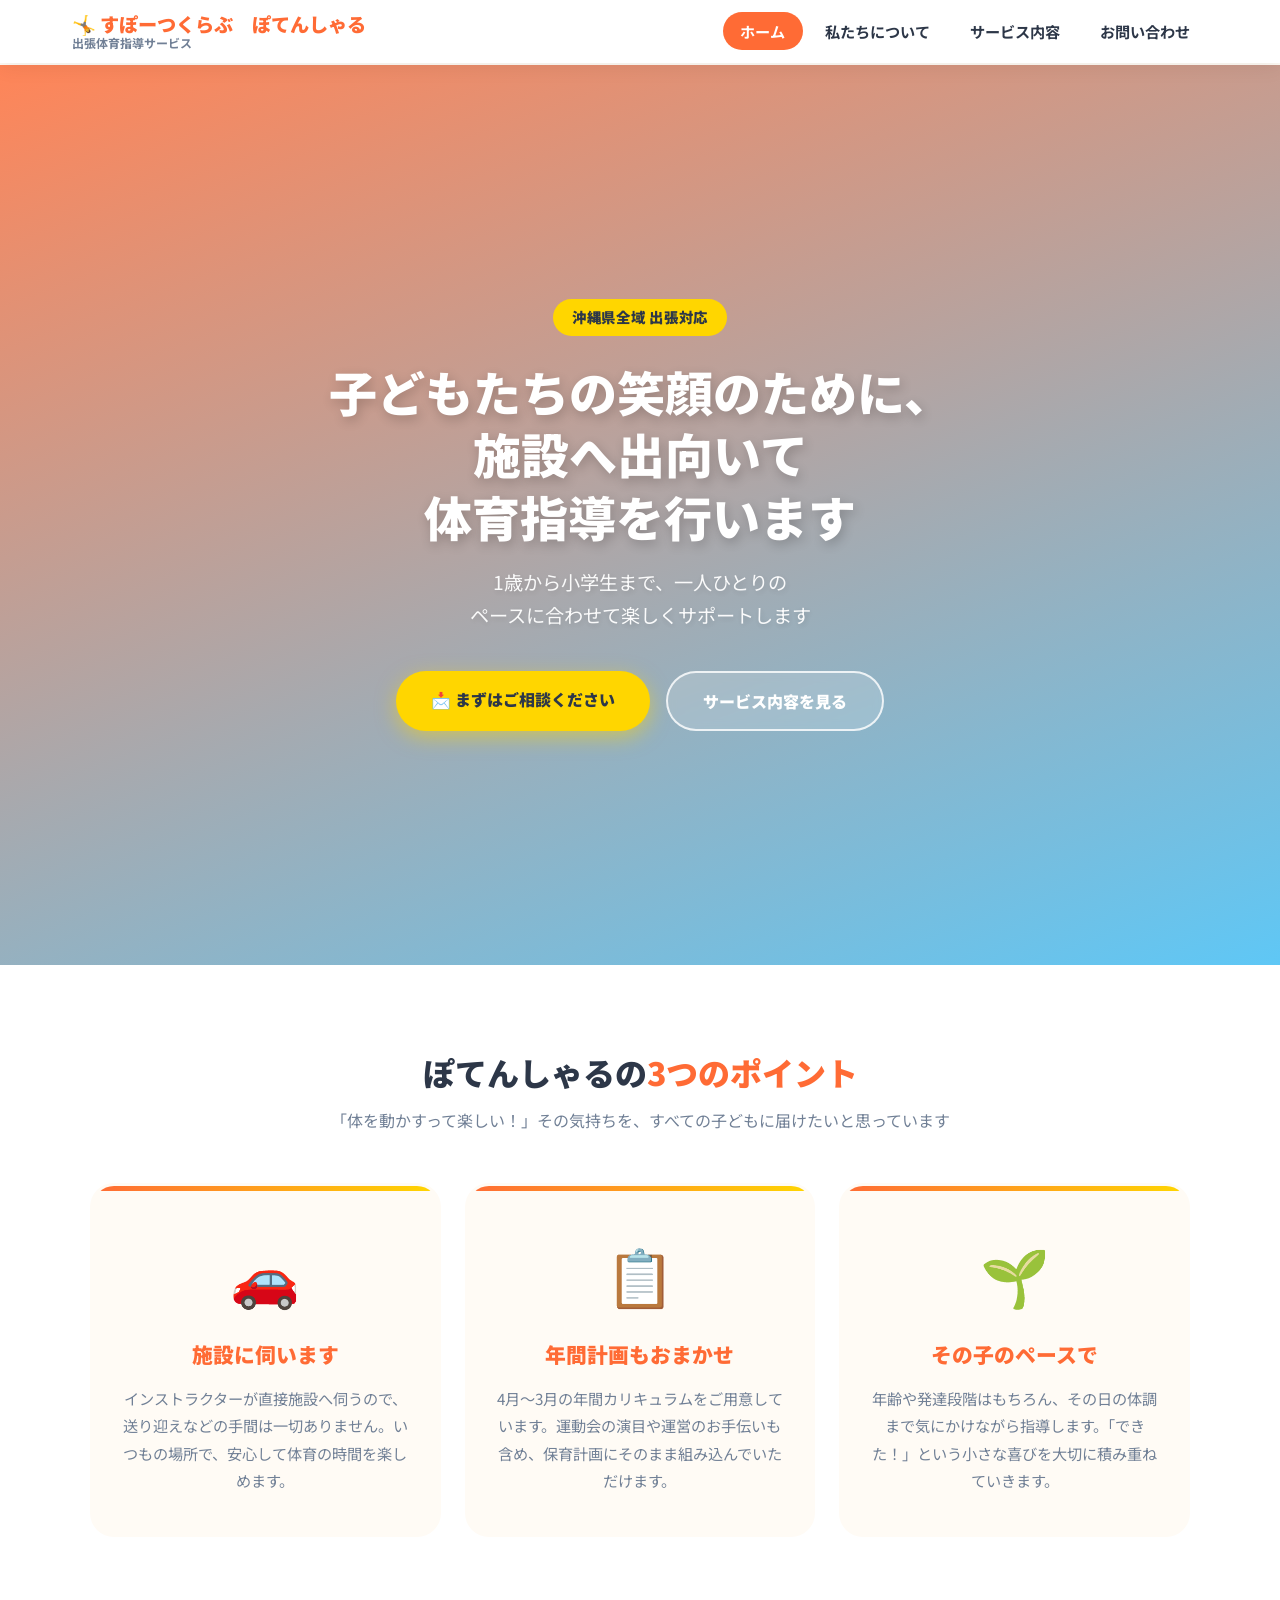
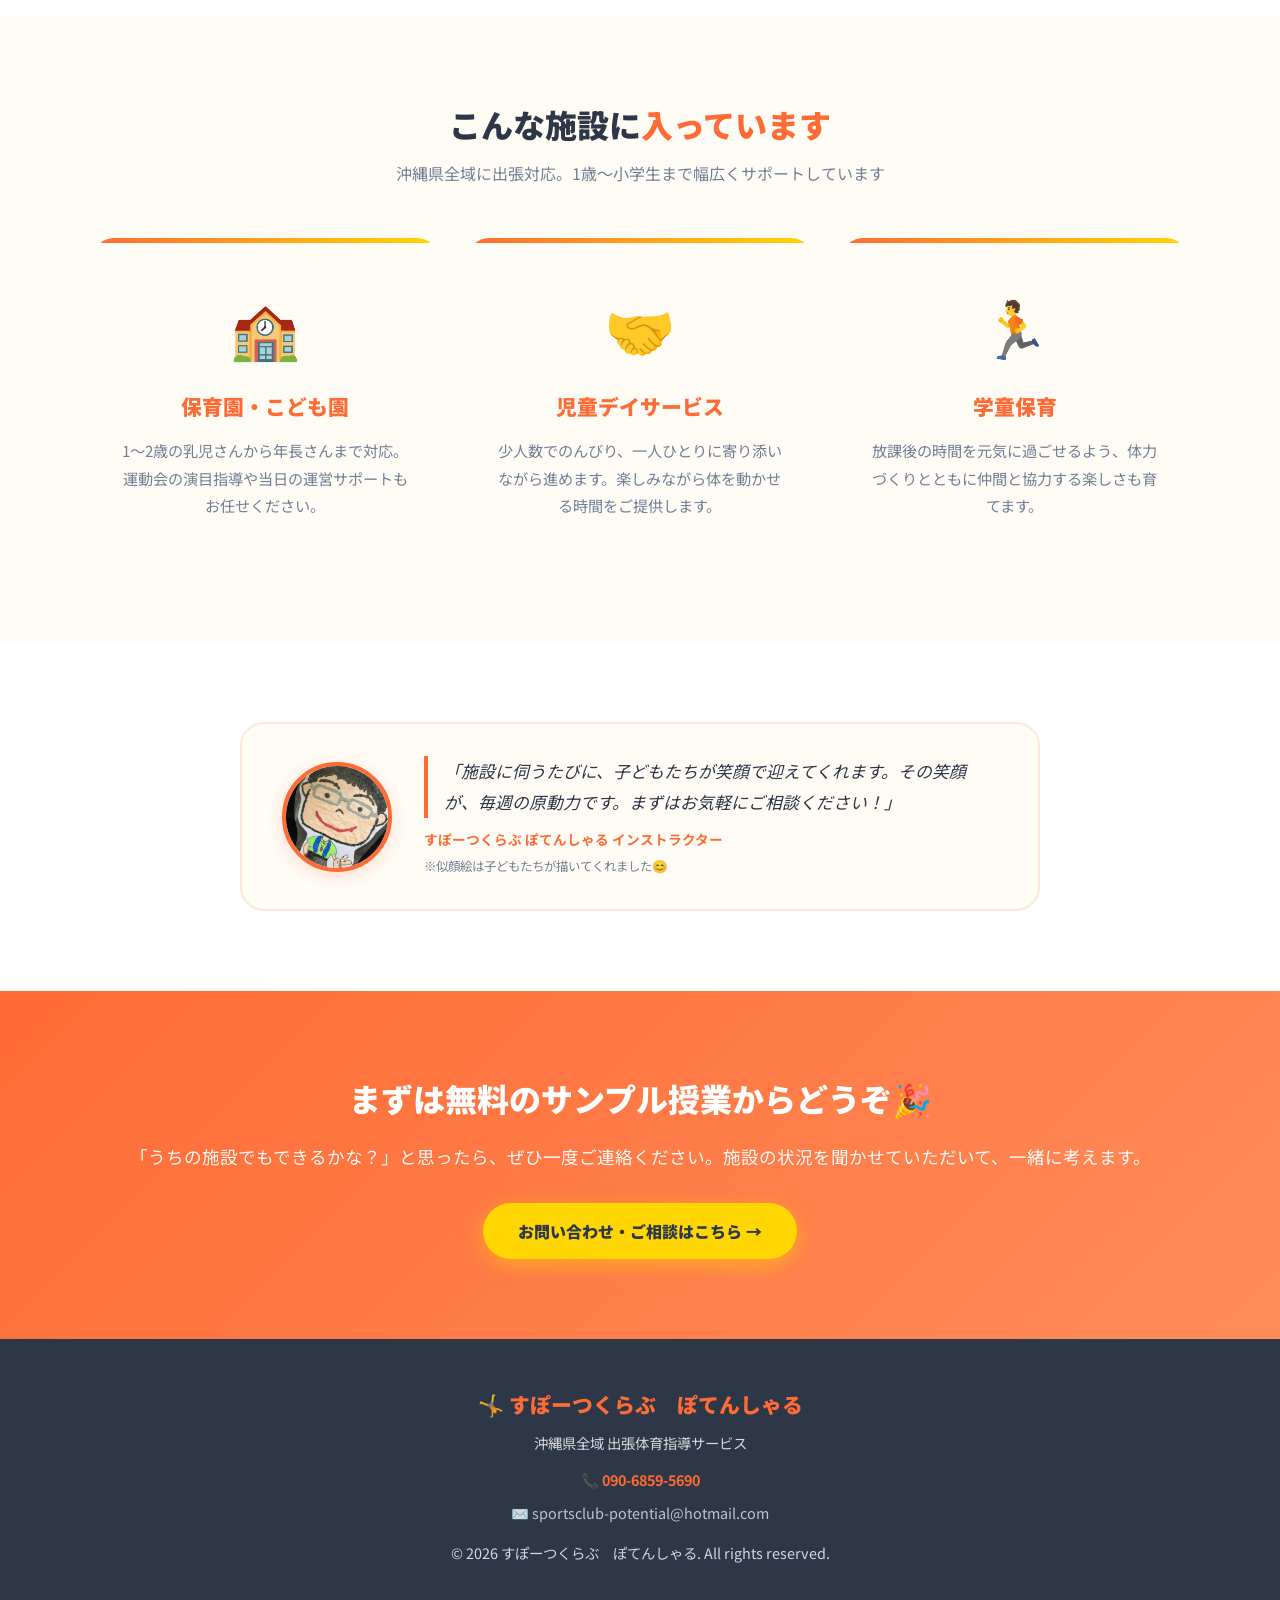
==== commit a2c7942c: "インストラクター似顔絵をホームと紹介ページに追加" ====
--- a/index.html
+++ b/index.html
@@ -117,6 +117,20 @@
             </div>
         </section>
 
+        <!-- インストラクター一言 -->
+        <section class="section" style="background:var(--white);">
+            <div class="section-inner">
+                <div class="instructor-quote">
+                    <img src="images/sensei.jpg" alt="インストラクターの似顔絵" class="instructor-quote-img">
+                    <div class="instructor-quote-body">
+                        <p class="instructor-quote-text">「施設に伺うたびに、子どもたちが笑顔で迎えてくれます。その笑顔が、毎週の原動力です。まずはお気軽にご相談ください！」</p>
+                        <p class="instructor-quote-name">すぽーつくらぶ ぽてんしゃる インストラクター</p>
+                        <p style="font-size:0.78rem;color:var(--gray);margin-top:0.3rem;">※似顔絵は子どもたちが描いてくれました😊</p>
+                    </div>
+                </div>
+            </div>
+        </section>
+
         <!-- CTA -->
         <section class="cta-section">
             <h2>まずは無料のサンプル授業からどうぞ🎉</h2>
--- a/css/style.css
+++ b/css/style.css
@@ -387,6 +387,92 @@
     box-shadow: 0 4px 15px rgba(0,0,0,0.06);
 }
 
+/* ホーム インストラクター引用 */
+.instructor-quote {
+    display: flex;
+    align-items: center;
+    gap: 2rem;
+    background: var(--light-bg);
+    border-radius: 24px;
+    padding: 2rem 2.5rem;
+    border: 2px solid rgba(255,107,53,0.15);
+    max-width: 800px;
+    margin: 0 auto;
+}
+
+.instructor-quote-img {
+    width: 110px;
+    height: 110px;
+    border-radius: 50%;
+    object-fit: cover;
+    border: 4px solid var(--orange);
+    flex-shrink: 0;
+    box-shadow: 0 4px 15px rgba(255,107,53,0.2);
+}
+
+.instructor-quote-text {
+    font-size: 1.05rem;
+    color: var(--dark);
+    line-height: 1.85;
+    font-style: italic;
+    position: relative;
+    padding-left: 1rem;
+    border-left: 4px solid var(--orange);
+    margin-bottom: 0.6rem;
+}
+
+.instructor-quote-name {
+    font-size: 0.85rem;
+    font-weight: 700;
+    color: var(--orange);
+}
+
+/* インストラクターカード */
+.instructor-card {
+    display: flex;
+    gap: 2.5rem;
+    align-items: flex-start;
+    background: var(--white);
+    border-radius: 24px;
+    padding: 2.5rem;
+    box-shadow: 0 8px 30px rgba(255,107,53,0.10);
+}
+
+.instructor-img-wrap {
+    flex-shrink: 0;
+    text-align: center;
+}
+
+.instructor-img {
+    width: 200px;
+    height: 200px;
+    object-fit: cover;
+    border-radius: 50%;
+    border: 5px solid var(--orange);
+    box-shadow: 0 6px 20px rgba(255,107,53,0.25);
+    display: block;
+    margin: 0 auto;
+}
+
+.instructor-caption {
+    font-size: 0.78rem;
+    color: var(--gray);
+    margin-top: 0.7rem;
+    max-width: 200px;
+}
+
+.instructor-text h2 {
+    font-size: 1.5rem;
+    color: var(--dark);
+    margin-bottom: 1rem;
+}
+
+.instructor-text p {
+    color: var(--gray);
+    line-height: 1.9;
+    margin-bottom: 0.8rem;
+}
+
 /* サービスカード */
 .service-grid {
     display: grid;
@@ -792,4 +878,42 @@
         border-radius: 16px;
         box-shadow: none;
     }
-}
+
+    /* ホーム インストラクター引用 */
+    .instructor-quote {
+        flex-direction: column;
+        text-align: center;
+        padding: 1.5rem 1.2rem;
+        gap: 1.2rem;
+    }
+
+    .instructor-quote-text {
+        border-left: none;
+        padding-left: 0;
+        border-top: 4px solid var(--orange);
+        padding-top: 0.8rem;
+        font-size: 0.95rem;
+    }
+
+    /* インストラクターカード */
+    .instructor-card {
+        flex-direction: column;
+        align-items: center;
+        padding: 1.8rem 1.2rem;
+        gap: 1.5rem;
+    }
+
+    .instructor-img {
+        width: 160px;
+        height: 160px;
+    }
+
+    .instructor-caption {
+        max-width: 100%;
+    }
+
+    .instructor-text h2 {
+        font-size: 1.2rem;
+        text-align: center;
+    }
+}
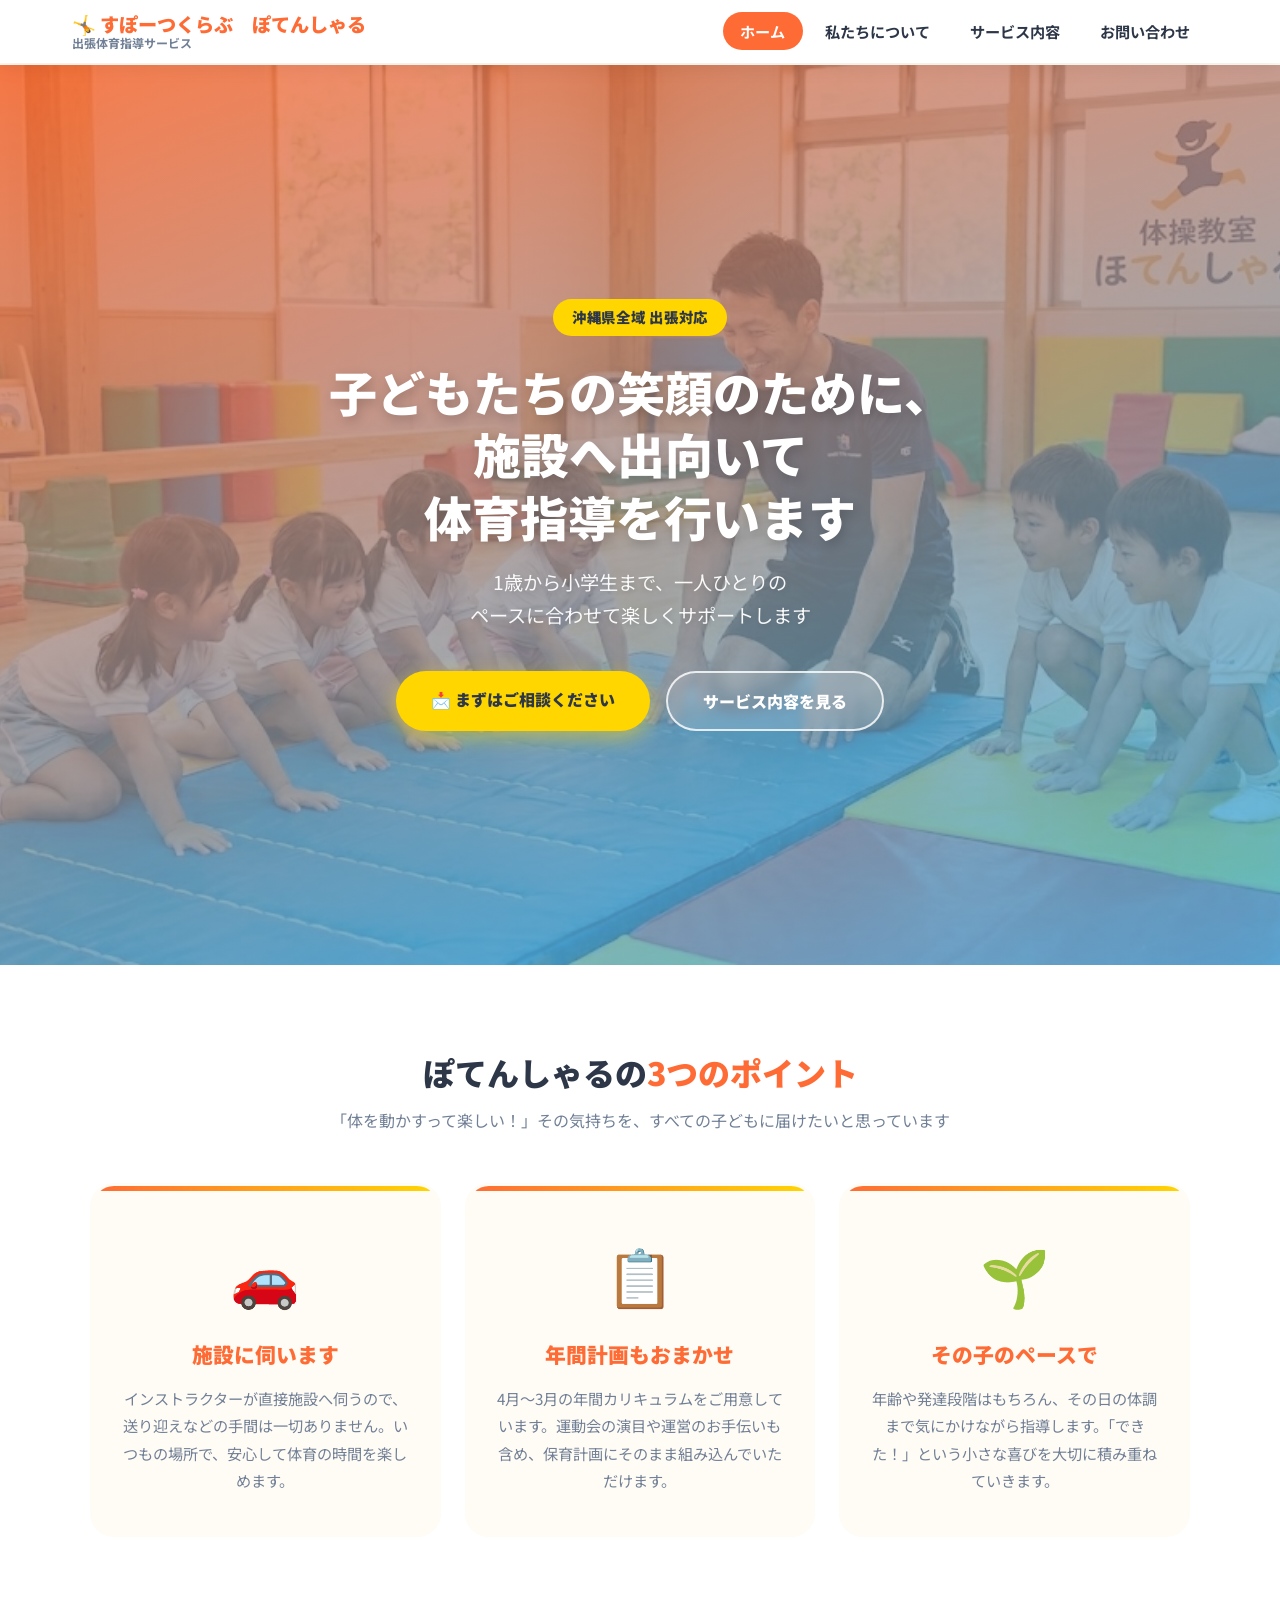
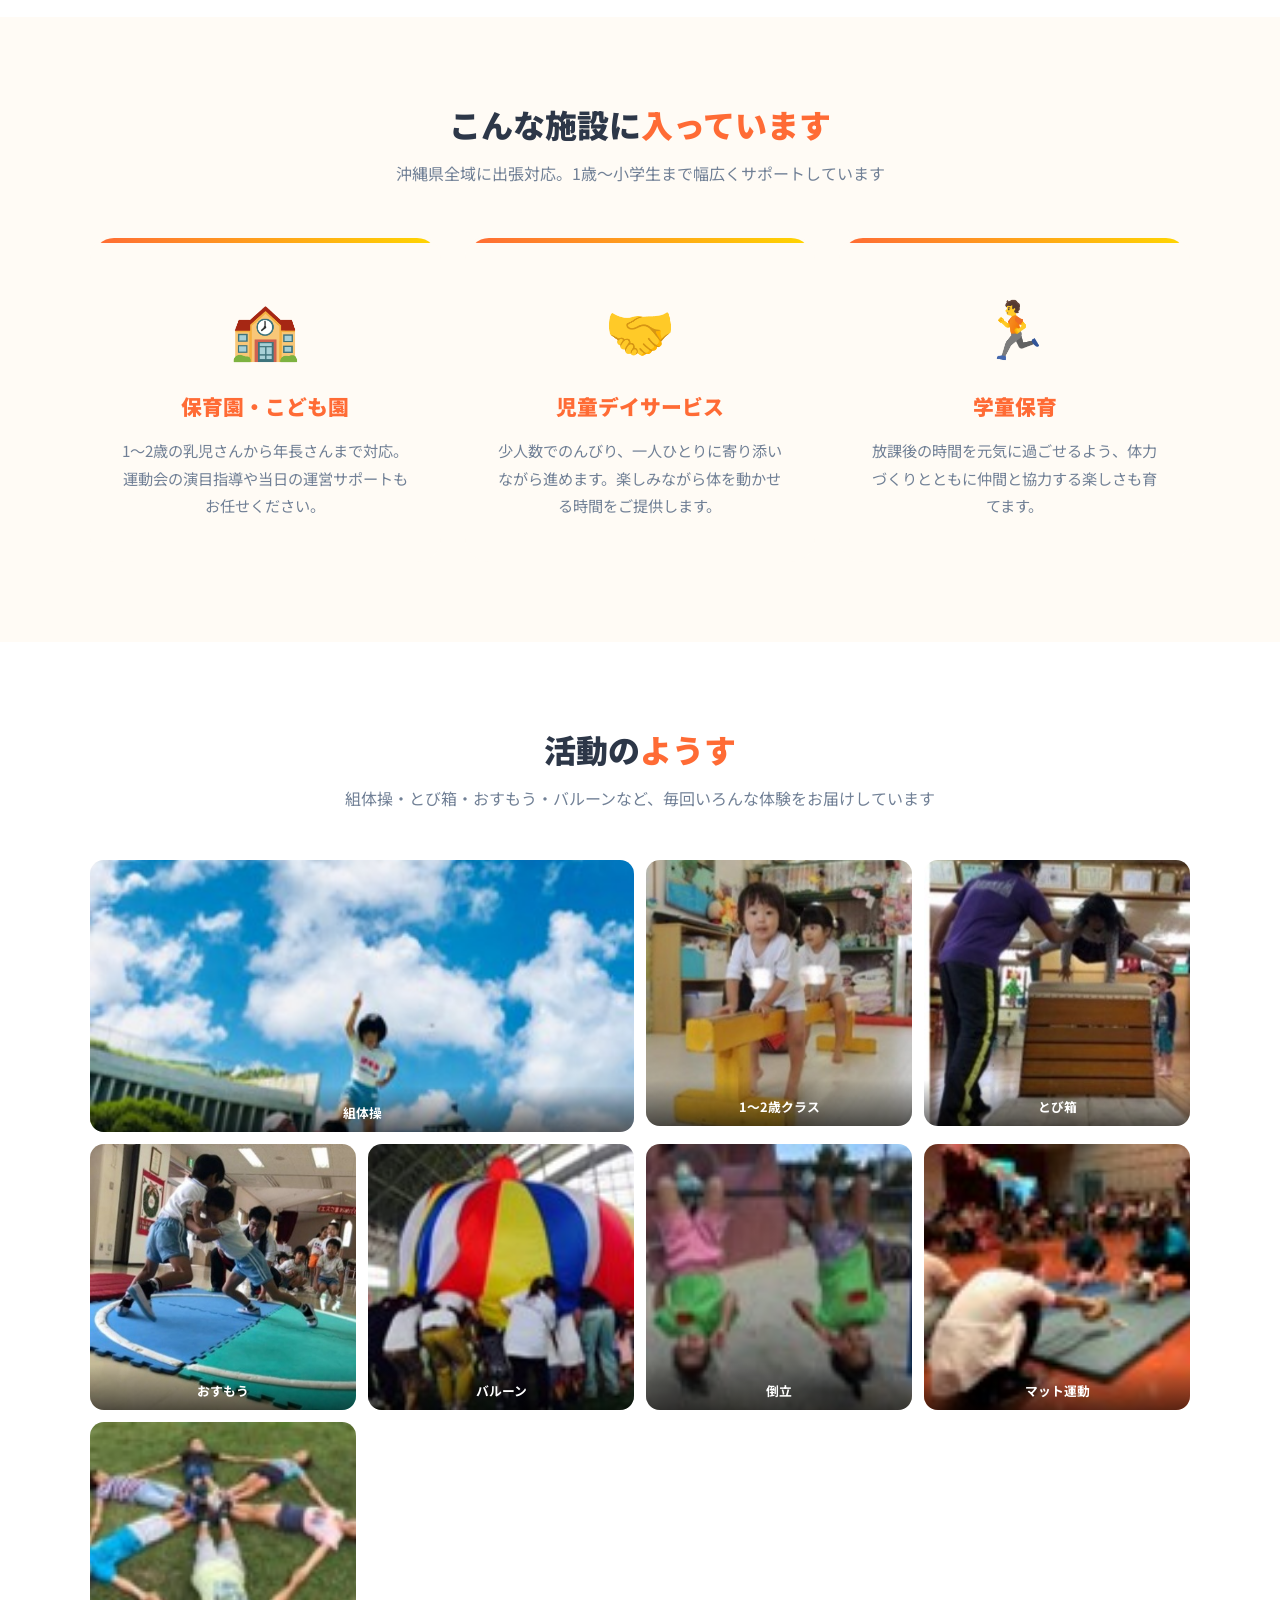
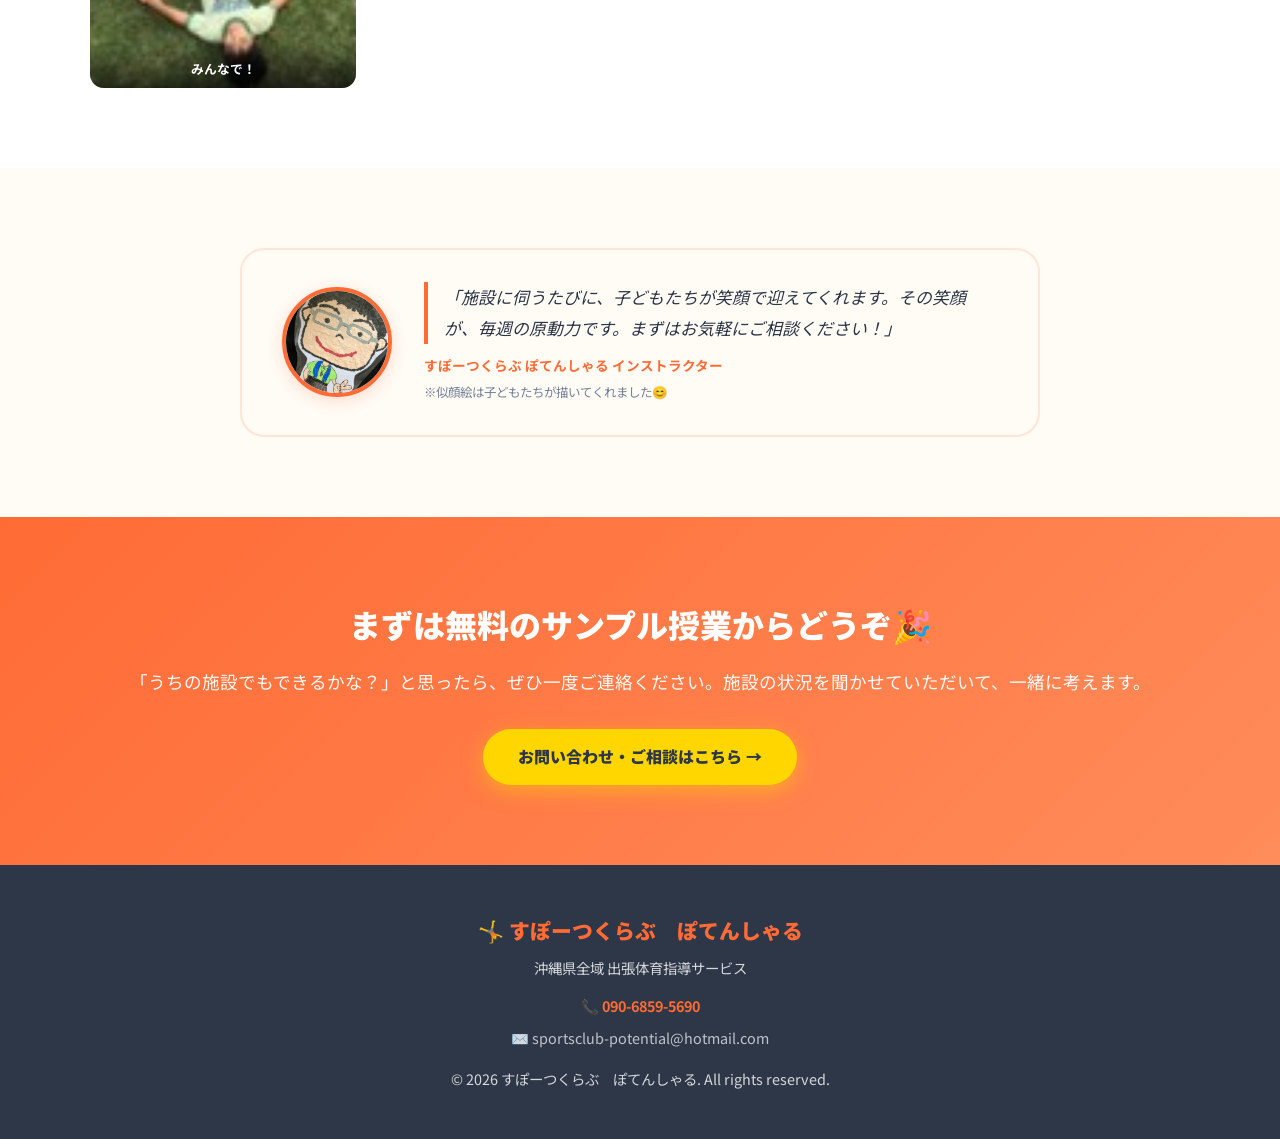
==== commit abdfacba: "活動写真ギャラリーとインストラクター資格・指導実績を追加" ====
--- a/index.html
+++ b/index.html
@@ -117,8 +117,50 @@
             </div>
         </section>
 
+        <!-- 活動写真ギャラリー -->
+        <section class="section" style="background:var(--white);">
+            <div class="section-inner">
+                <h2 class="section-title">活動の<span>ようす</span></h2>
+                <p class="section-subtitle">組体操・とび箱・おすもう・バルーンなど、毎回いろんな体験をお届けしています</p>
+                <div class="photo-gallery">
+                    <div class="photo-item photo-item--wide">
+                        <img src="images/画像2.jpg" alt="組体操 屋外での様子">
+                        <span class="photo-label">組体操</span>
+                    </div>
+                    <div class="photo-item">
+                        <img src="images/画像9.jpg" alt="乳児さんの体育指導">
+                        <span class="photo-label">1〜2歳クラス</span>
+                    </div>
+                    <div class="photo-item">
+                        <img src="images/画像8.jpg" alt="とび箱指導">
+                        <span class="photo-label">とび箱</span>
+                    </div>
+                    <div class="photo-item">
+                        <img src="images/画像5.jpg" alt="おすもう">
+                        <span class="photo-label">おすもう</span>
+                    </div>
+                    <div class="photo-item">
+                        <img src="images/画像6.jpg" alt="バルーン">
+                        <span class="photo-label">バルーン</span>
+                    </div>
+                    <div class="photo-item">
+                        <img src="images/画像7.jpg" alt="倒立">
+                        <span class="photo-label">倒立</span>
+                    </div>
+                    <div class="photo-item">
+                        <img src="images/画像4.jpg" alt="マット運動">
+                        <span class="photo-label">マット運動</span>
+                    </div>
+                    <div class="photo-item">
+                        <img src="images/画像3.jpg" alt="みんなで円陣">
+                        <span class="photo-label">みんなで！</span>
+                    </div>
+                </div>
+            </div>
+        </section>
+
         <!-- インストラクター一言 -->
-        <section class="section" style="background:var(--white);">
+        <section class="section" style="background:var(--light-bg);">
             <div class="section-inner">
                 <div class="instructor-quote">
                     <img src="images/sensei.jpg" alt="インストラクターの似顔絵" class="instructor-quote-img">
--- a/css/style.css
+++ b/css/style.css
@@ -387,6 +387,131 @@
     box-shadow: 0 4px 15px rgba(0,0,0,0.06);
 }
 
+/* 活動写真ギャラリー */
+.photo-gallery {
+    display: grid;
+    grid-template-columns: repeat(4, 1fr);
+    gap: 0.75rem;
+}
+
+.photo-item {
+    position: relative;
+    overflow: hidden;
+    border-radius: 14px;
+    aspect-ratio: 1 / 1;
+    background: #eee;
+}
+
+.photo-item--wide {
+    grid-column: span 2;
+    aspect-ratio: 2 / 1;
+}
+
+.photo-item img {
+    width: 100%;
+    height: 100%;
+    object-fit: cover;
+    transition: transform 0.4s ease;
+    display: block;
+}
+
+.photo-item:hover img {
+    transform: scale(1.05);
+}
+
+.photo-label {
+    position: absolute;
+    bottom: 0;
+    left: 0;
+    right: 0;
+    background: linear-gradient(transparent, rgba(0,0,0,0.6));
+    color: #fff;
+    font-size: 0.8rem;
+    font-weight: 700;
+    padding: 1rem 0.7rem 0.5rem;
+    text-align: center;
+}
+
+/* 資格・実績 */
+.credentials-grid {
+    display: grid;
+    grid-template-columns: 1fr 1fr;
+    gap: 1.5rem;
+    margin-bottom: 2rem;
+}
+
+.credentials-card {
+    background: var(--light-bg);
+    border-radius: 16px;
+    padding: 1.5rem 1.8rem;
+    border-top: 4px solid var(--orange);
+}
+
+.credentials-card h3 {
+    font-size: 1.1rem;
+    color: var(--dark);
+    margin-bottom: 0.7rem;
+}
+
+.credentials-card p {
+    color: var(--gray);
+    line-height: 1.85;
+    font-size: 0.95rem;
+}
+
+.track-record {
+    background: var(--light-bg);
+    border-radius: 16px;
+    padding: 2rem;
+    border-left: 5px solid var(--orange);
+}
+
+.track-record h3 {
+    font-size: 1.15rem;
+    color: var(--dark);
+    margin-bottom: 0.5rem;
+}
+
+.track-record-lead {
+    color: var(--gray);
+    font-size: 0.9rem;
+    margin-bottom: 1.2rem;
+}
+
+.track-record-list {
+    list-style: none;
+    padding: 0;
+    display: flex;
+    flex-direction: column;
+    gap: 0.6rem;
+}
+
+.track-record-list li {
+    display: flex;
+    align-items: baseline;
+    gap: 0.7rem;
+    font-size: 0.95rem;
+    color: var(--dark);
+    line-height: 1.6;
+    border-bottom: 1px solid rgba(0,0,0,0.05);
+    padding-bottom: 0.6rem;
+}
+
+.track-record-list li:last-child {
+    border-bottom: none;
+    padding-bottom: 0;
+}
+
+.facility-area {
+    flex-shrink: 0;
+    background: var(--orange);
+    color: #fff;
+    font-size: 0.75rem;
+    font-weight: 700;
+    padding: 0.15rem 0.6rem;
+    border-radius: 50px;
+}
+
 /* ホーム インストラクター引用 */
 .instructor-quote {
     display: flex;
@@ -779,6 +904,10 @@
         font-size: 1.8rem;
     }
 
+    .hero-content h1 br {
+        display: none;
+    }
+
     .hero-content p {
         font-size: 0.95rem;
         margin-bottom: 2rem;
@@ -877,6 +1006,29 @@
         padding: 2rem 1.2rem;
         border-radius: 16px;
         box-shadow: none;
+    }
+
+    /* 活動写真ギャラリー */
+    .photo-gallery {
+        grid-template-columns: repeat(2, 1fr);
+    }
+
+    .photo-item--wide {
+        grid-column: span 2;
+        aspect-ratio: 16 / 9;
+    }
+
+    /* 資格・実績 */
+    .credentials-grid {
+        grid-template-columns: 1fr;
+    }
+
+    .track-record {
+        padding: 1.5rem 1.2rem;
+    }
+
+    .track-record-list li {
+        flex-wrap: wrap;
     }
 
     /* ホーム インストラクター引用 */
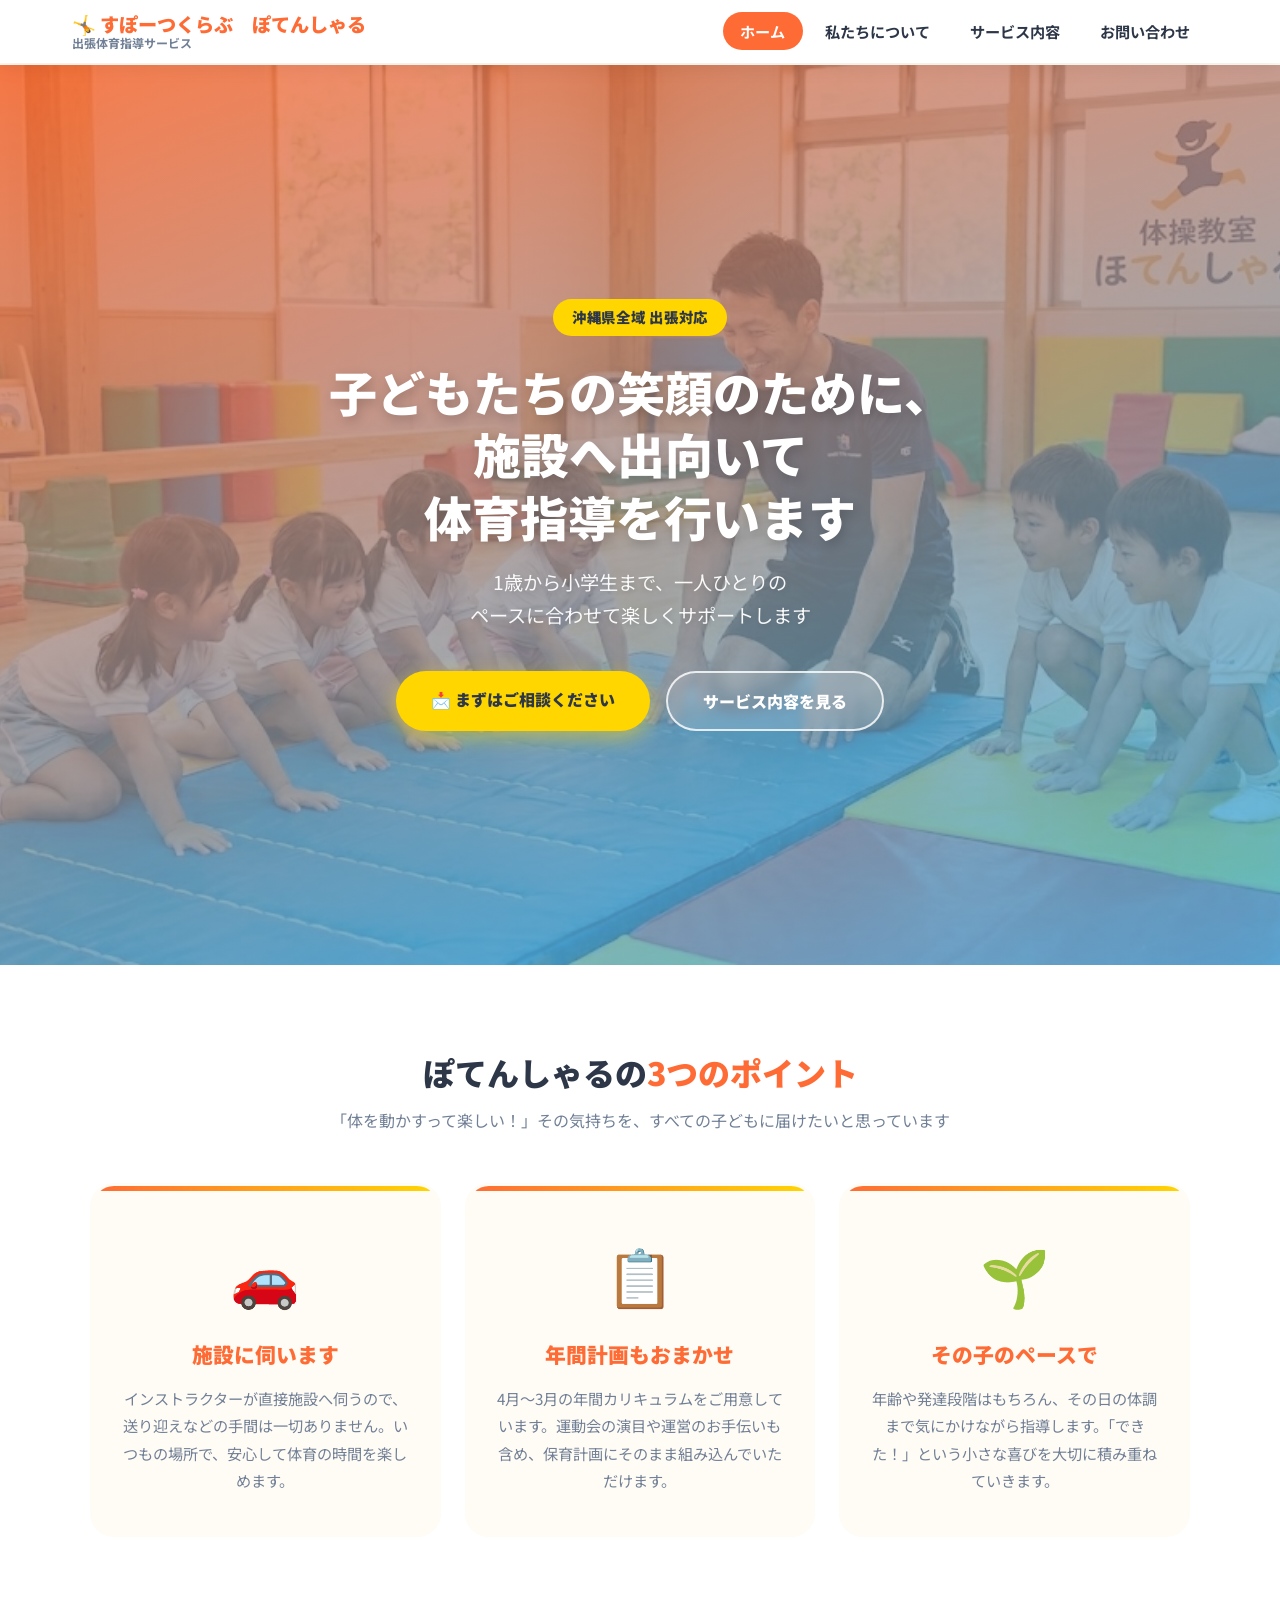
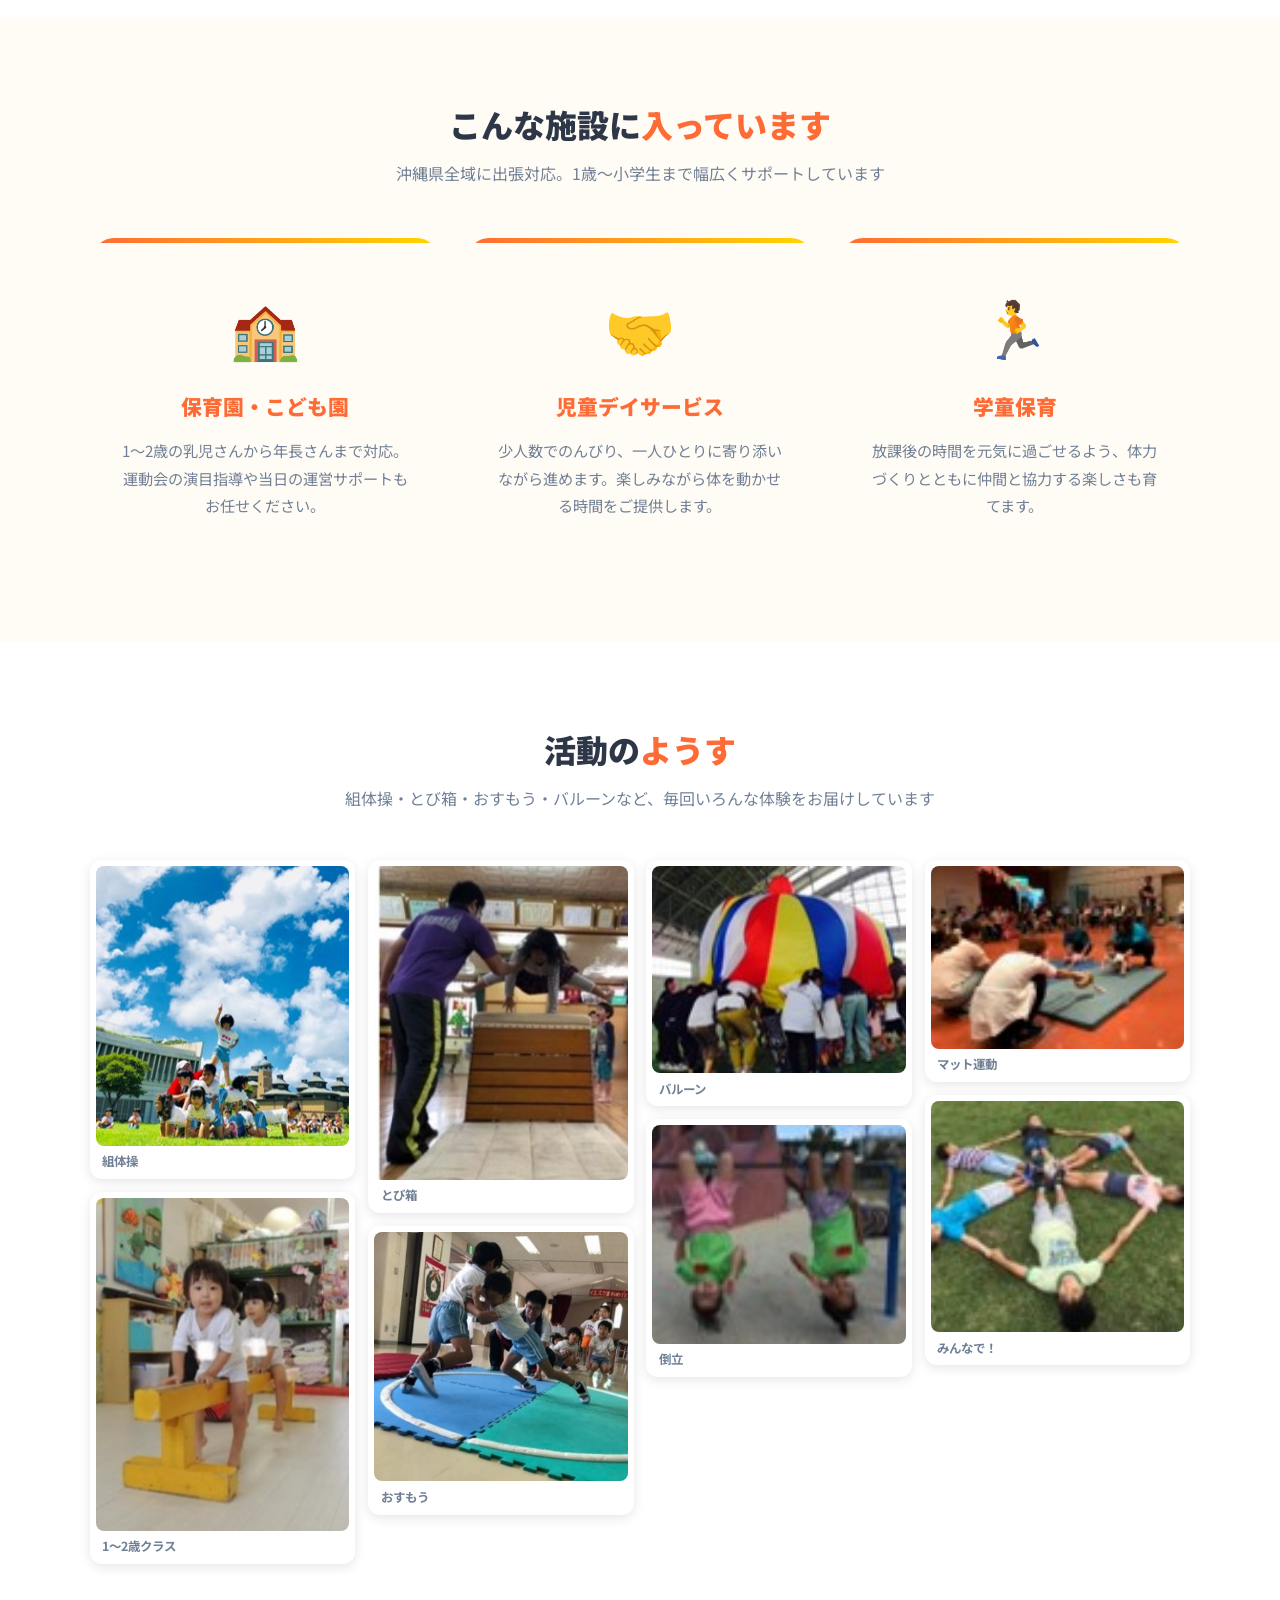
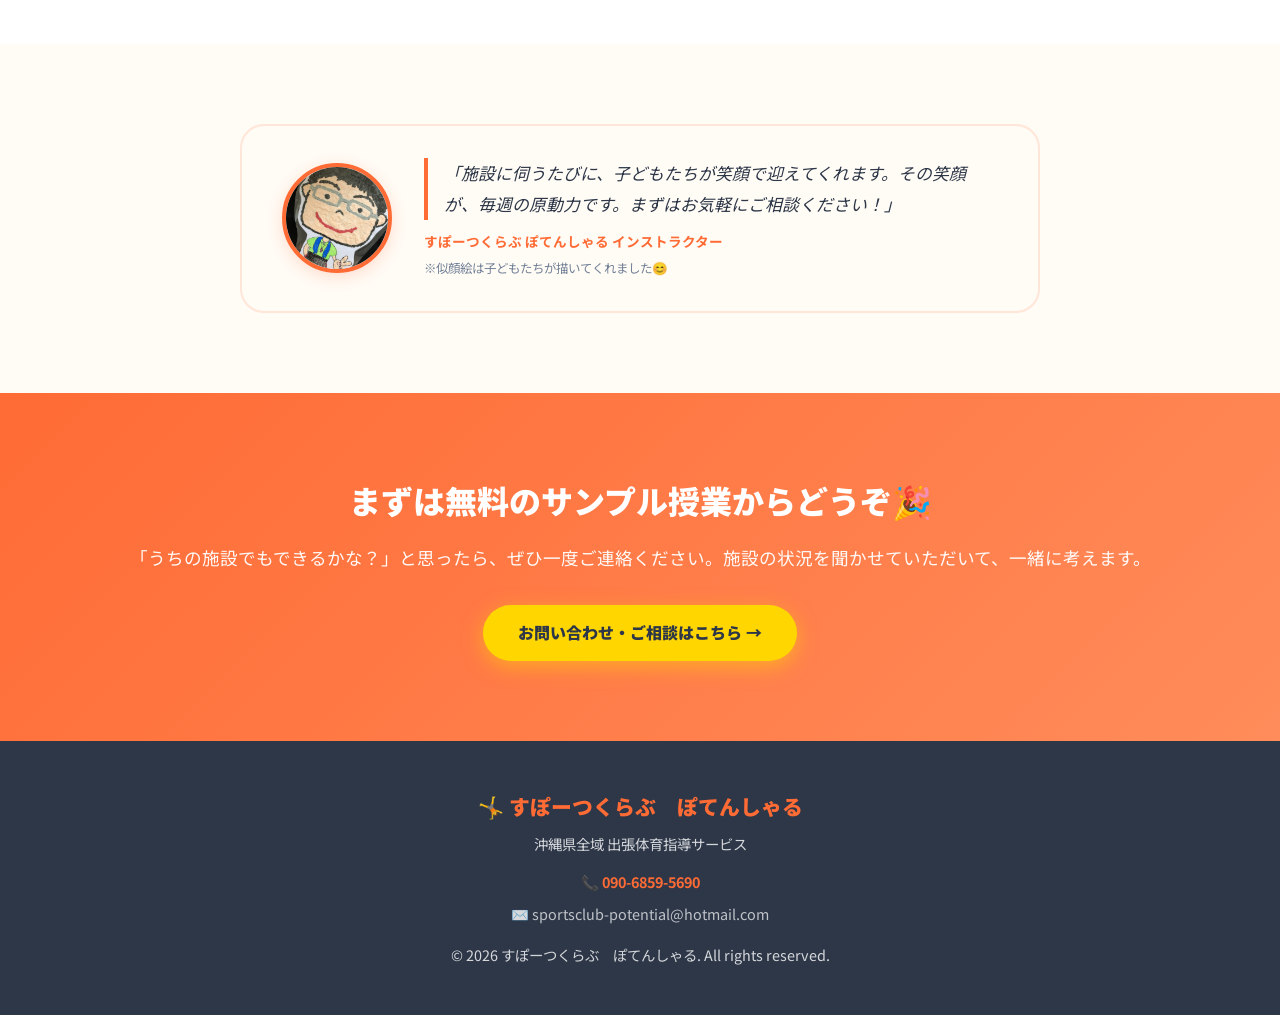
==== commit 19fdbe53: "ギャラリーをアルバム風に変更、ヒーロー画像を差し替え、kids_gym.jpg削除" ====
--- a/index.html
+++ b/index.html
@@ -123,7 +123,7 @@
                 <h2 class="section-title">活動の<span>ようす</span></h2>
                 <p class="section-subtitle">組体操・とび箱・おすもう・バルーンなど、毎回いろんな体験をお届けしています</p>
                 <div class="photo-gallery">
-                    <div class="photo-item photo-item--wide">
+                    <div class="photo-item">
                         <img src="images/画像2.jpg" alt="組体操 屋外での様子">
                         <span class="photo-label">組体操</span>
                     </div>
--- a/css/style.css
+++ b/css/style.css
@@ -96,7 +96,7 @@
 .hero-bg {
     position: absolute;
     inset: 0;
-    background-image: url('../images/kids_gym.jpg');
+    background-image: url('../images/d86d0c54-01ad-4f38-ad24-29675a9ec8e2.jpg');
     background-size: cover;
     background-position: center top;
 }
@@ -389,47 +389,39 @@
 
 /* 活動写真ギャラリー */
 .photo-gallery {
-    display: grid;
-    grid-template-columns: repeat(4, 1fr);
-    gap: 0.75rem;
+    column-count: 4;
+    column-gap: 0.8rem;
 }
 
 .photo-item {
+    break-inside: avoid;
+    margin-bottom: 0.8rem;
+    background: #fff;
+    border-radius: 12px;
+    padding: 6px;
+    box-shadow: 0 3px 12px rgba(0,0,0,0.10);
     position: relative;
     overflow: hidden;
-    border-radius: 14px;
-    aspect-ratio: 1 / 1;
-    background: #eee;
-}
-
-.photo-item--wide {
-    grid-column: span 2;
-    aspect-ratio: 2 / 1;
 }
 
 .photo-item img {
     width: 100%;
-    height: 100%;
-    object-fit: cover;
-    transition: transform 0.4s ease;
+    height: auto;
     display: block;
+    border-radius: 8px;
+    transition: transform 0.35s ease;
 }
 
 .photo-item:hover img {
-    transform: scale(1.05);
+    transform: scale(1.03);
 }
 
 .photo-label {
-    position: absolute;
-    bottom: 0;
-    left: 0;
-    right: 0;
-    background: linear-gradient(transparent, rgba(0,0,0,0.6));
-    color: #fff;
-    font-size: 0.8rem;
+    text-align: center;
+    font-size: 0.78rem;
     font-weight: 700;
-    padding: 1rem 0.7rem 0.5rem;
-    text-align: center;
+    color: var(--gray);
+    padding: 0.35rem 0.4rem 0.1rem;
 }
 
 /* 資格・実績 */
@@ -1010,12 +1002,7 @@
 
     /* 活動写真ギャラリー */
     .photo-gallery {
-        grid-template-columns: repeat(2, 1fr);
-    }
-
-    .photo-item--wide {
-        grid-column: span 2;
-        aspect-ratio: 16 / 9;
+        column-count: 2;
     }
 
     /* 資格・実績 */
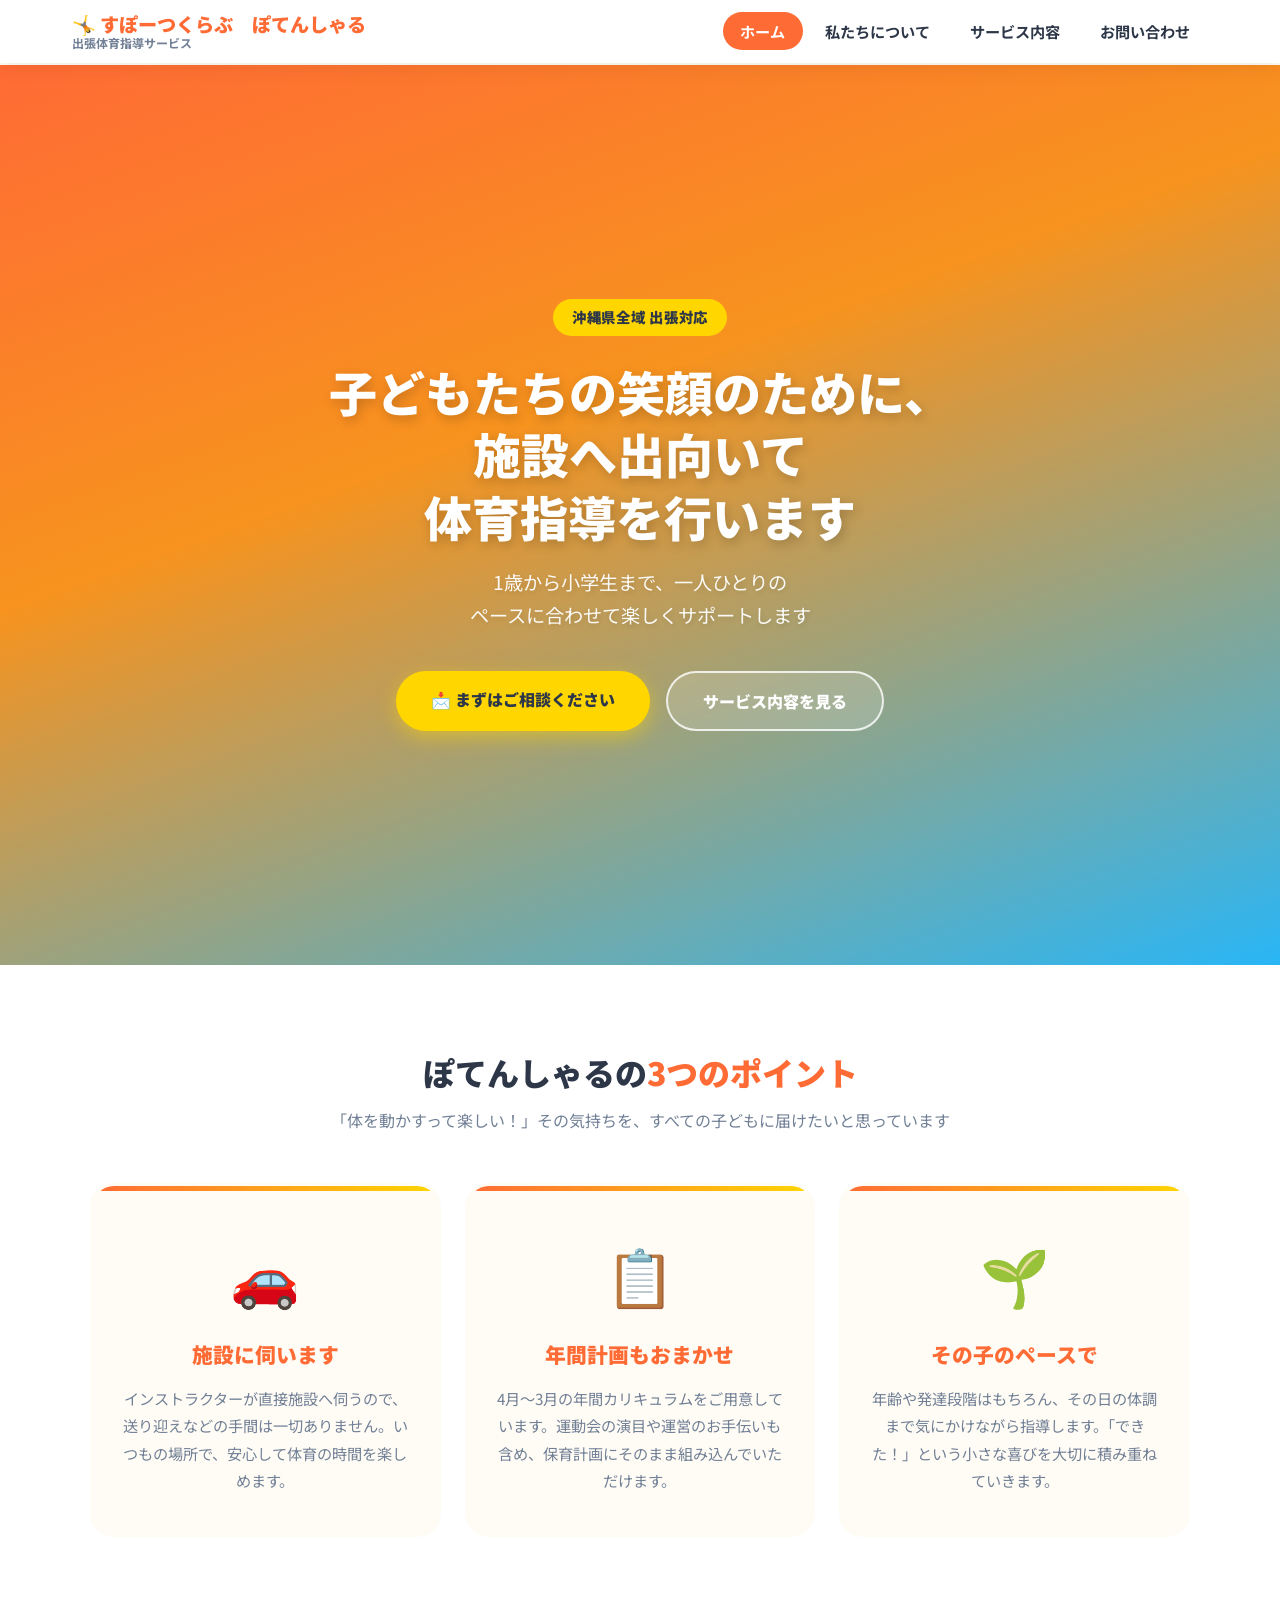
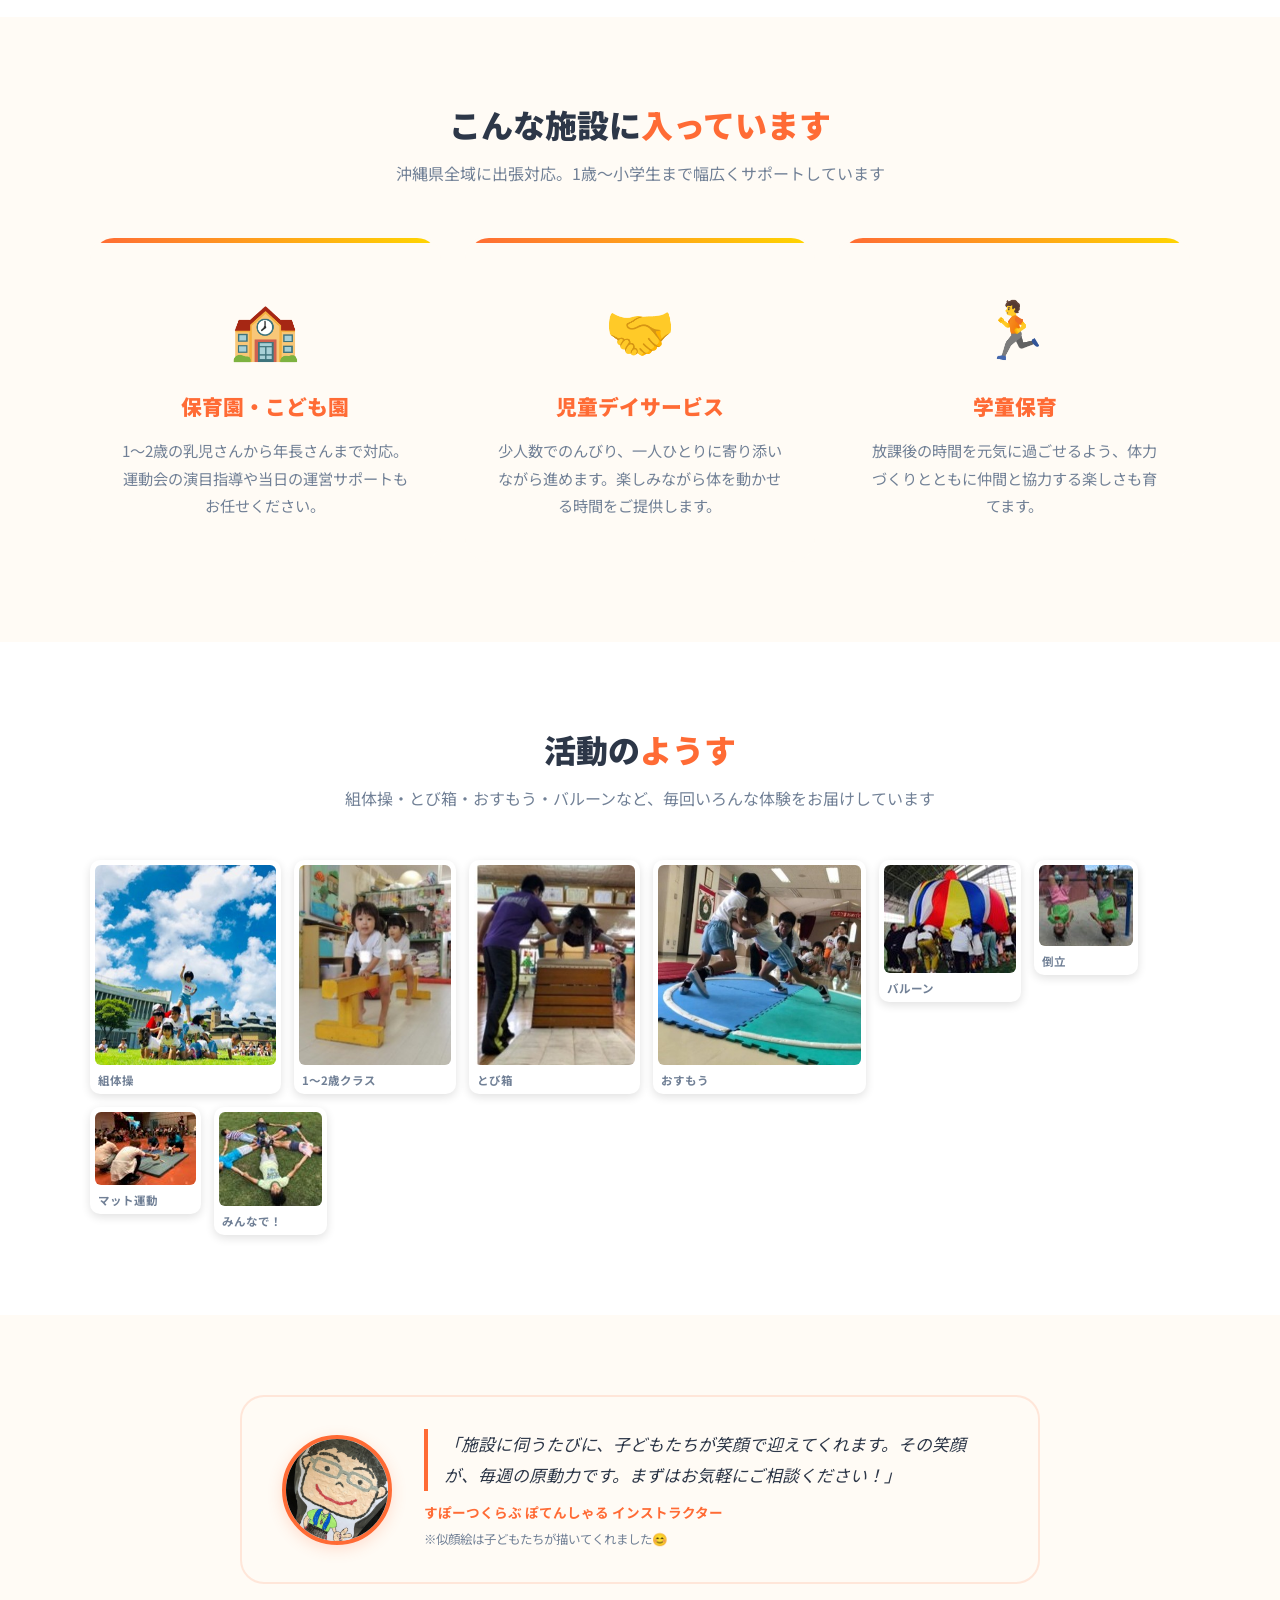
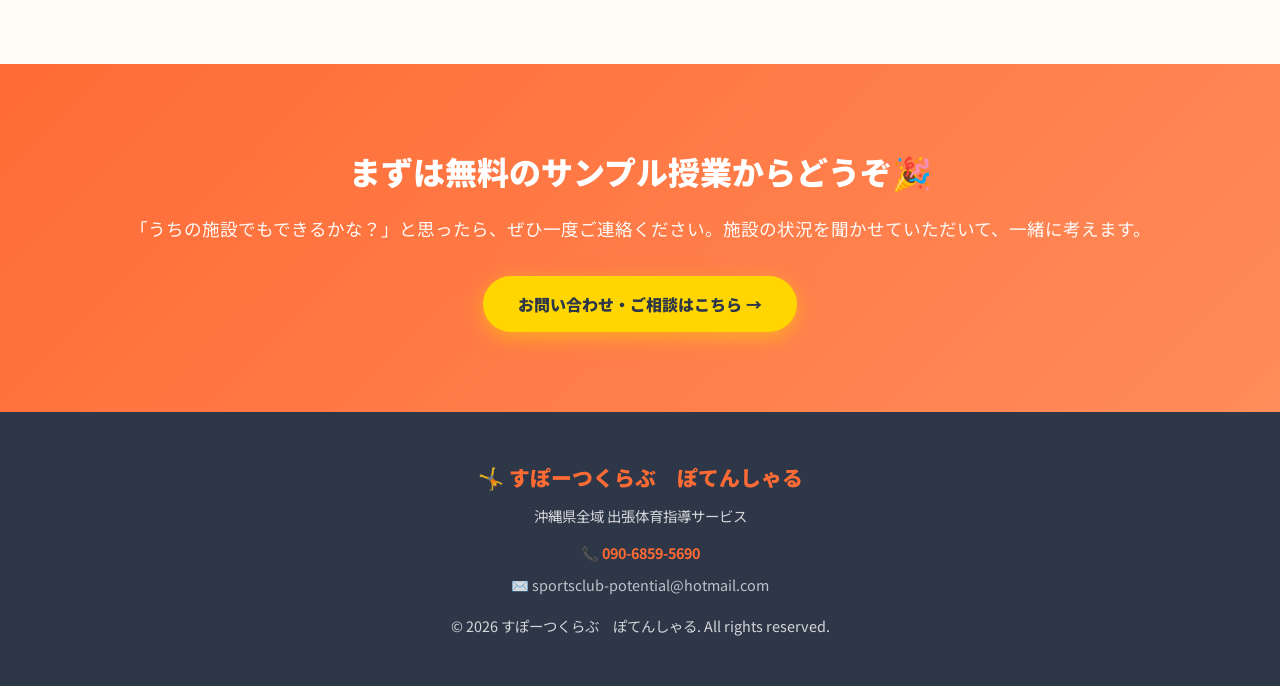
==== commit 8c7a9f11: "URLをCloudflare（workers.dev）に一括更新" ====
--- a/index.html
+++ b/index.html
@@ -9,8 +9,8 @@
     <meta property="og:title" content="すぽーつくらぶ ぽてんしゃる | 沖縄県の出張体育指導サービス">
     <meta property="og:description" content="沖縄県全域の保育園・児童デイサービス・学童保育へ出張して体育指導を行います。1歳から小学生まで対応。まずはお気軽にご相談ください。">
     <meta property="og:type" content="website">
-    <meta property="og:url" content="https://sportsclub-potential.netlify.app/">
-    <link rel="canonical" href="https://sportsclub-potential.netlify.app/">
+    <meta property="og:url" content="https://sportsclub-potential.w6d8pzqwyv.workers.dev/">
+    <link rel="canonical" href="https://sportsclub-potential.w6d8pzqwyv.workers.dev/">
     <link rel="stylesheet" href="css/style.css">
     <script type="application/ld+json">
     {
@@ -18,7 +18,7 @@
       "@type": "LocalBusiness",
       "name": "すぽーつくらぶ ぽてんしゃる",
       "description": "沖縄県全域の保育園・こども園・児童デイサービス・学童保育への出張体育指導サービス。1歳から小学生まで対応。",
-      "url": "https://sportsclub-potential.netlify.app/",
+      "url": "https://sportsclub-potential.w6d8pzqwyv.workers.dev/",
       "telephone": "090-6859-5690",
       "email": "sportsclub-potential@hotmail.com",
       "serviceType": "出張体育指導",
--- a/css/style.css
+++ b/css/style.css
@@ -91,24 +91,20 @@
     justify-content: center;
     margin-top: 65px;
     overflow: hidden;
-}
-
-.hero-bg {
-    position: absolute;
-    inset: 0;
-    background-image: url('../images/d86d0c54-01ad-4f38-ad24-29675a9ec8e2.jpg');
-    background-size: cover;
-    background-position: center top;
-}
-
-.hero-overlay {
-    position: absolute;
-    inset: 0;
     background: linear-gradient(
         160deg,
-        rgba(255, 107, 53, 0.82) 0%,
-        rgba(41, 182, 246, 0.75) 100%
+        var(--orange) 0%,
+        #F7931E 40%,
+        var(--blue) 100%
     );
+}
+
+.hero-bg {
+    display: none;
+}
+
+.hero-overlay {
+    display: none;
 }
 
 .hero-content {
@@ -389,39 +385,36 @@
 
 /* 活動写真ギャラリー */
 .photo-gallery {
-    column-count: 4;
-    column-gap: 0.8rem;
+    display: flex;
+    flex-wrap: wrap;
+    gap: 0.8rem;
+    justify-content: flex-start;
+    align-items: flex-start;
 }
 
 .photo-item {
-    break-inside: avoid;
-    margin-bottom: 0.8rem;
+    flex: 0 0 auto;
     background: #fff;
-    border-radius: 12px;
-    padding: 6px;
-    box-shadow: 0 3px 12px rgba(0,0,0,0.10);
-    position: relative;
-    overflow: hidden;
+    border-radius: 10px;
+    padding: 5px 5px 2px;
+    box-shadow: 0 3px 10px rgba(0,0,0,0.12);
 }
 
 .photo-item img {
-    width: 100%;
+    display: block;
+    width: auto;
     height: auto;
-    display: block;
-    border-radius: 8px;
-    transition: transform 0.35s ease;
-}
-
-.photo-item:hover img {
-    transform: scale(1.03);
+    max-height: 200px;
+    max-width: 260px;
+    border-radius: 6px;
 }
 
 .photo-label {
     text-align: center;
-    font-size: 0.78rem;
+    font-size: 0.72rem;
     font-weight: 700;
     color: var(--gray);
-    padding: 0.35rem 0.4rem 0.1rem;
+    padding: 0.3rem 0.2rem 0.1rem;
 }
 
 /* 資格・実績 */
@@ -1002,7 +995,12 @@
 
     /* 活動写真ギャラリー */
     .photo-gallery {
-        column-count: 2;
+        justify-content: center;
+    }
+
+    .photo-item img {
+        max-height: 150px;
+        max-width: 160px;
     }
 
     /* 資格・実績 */
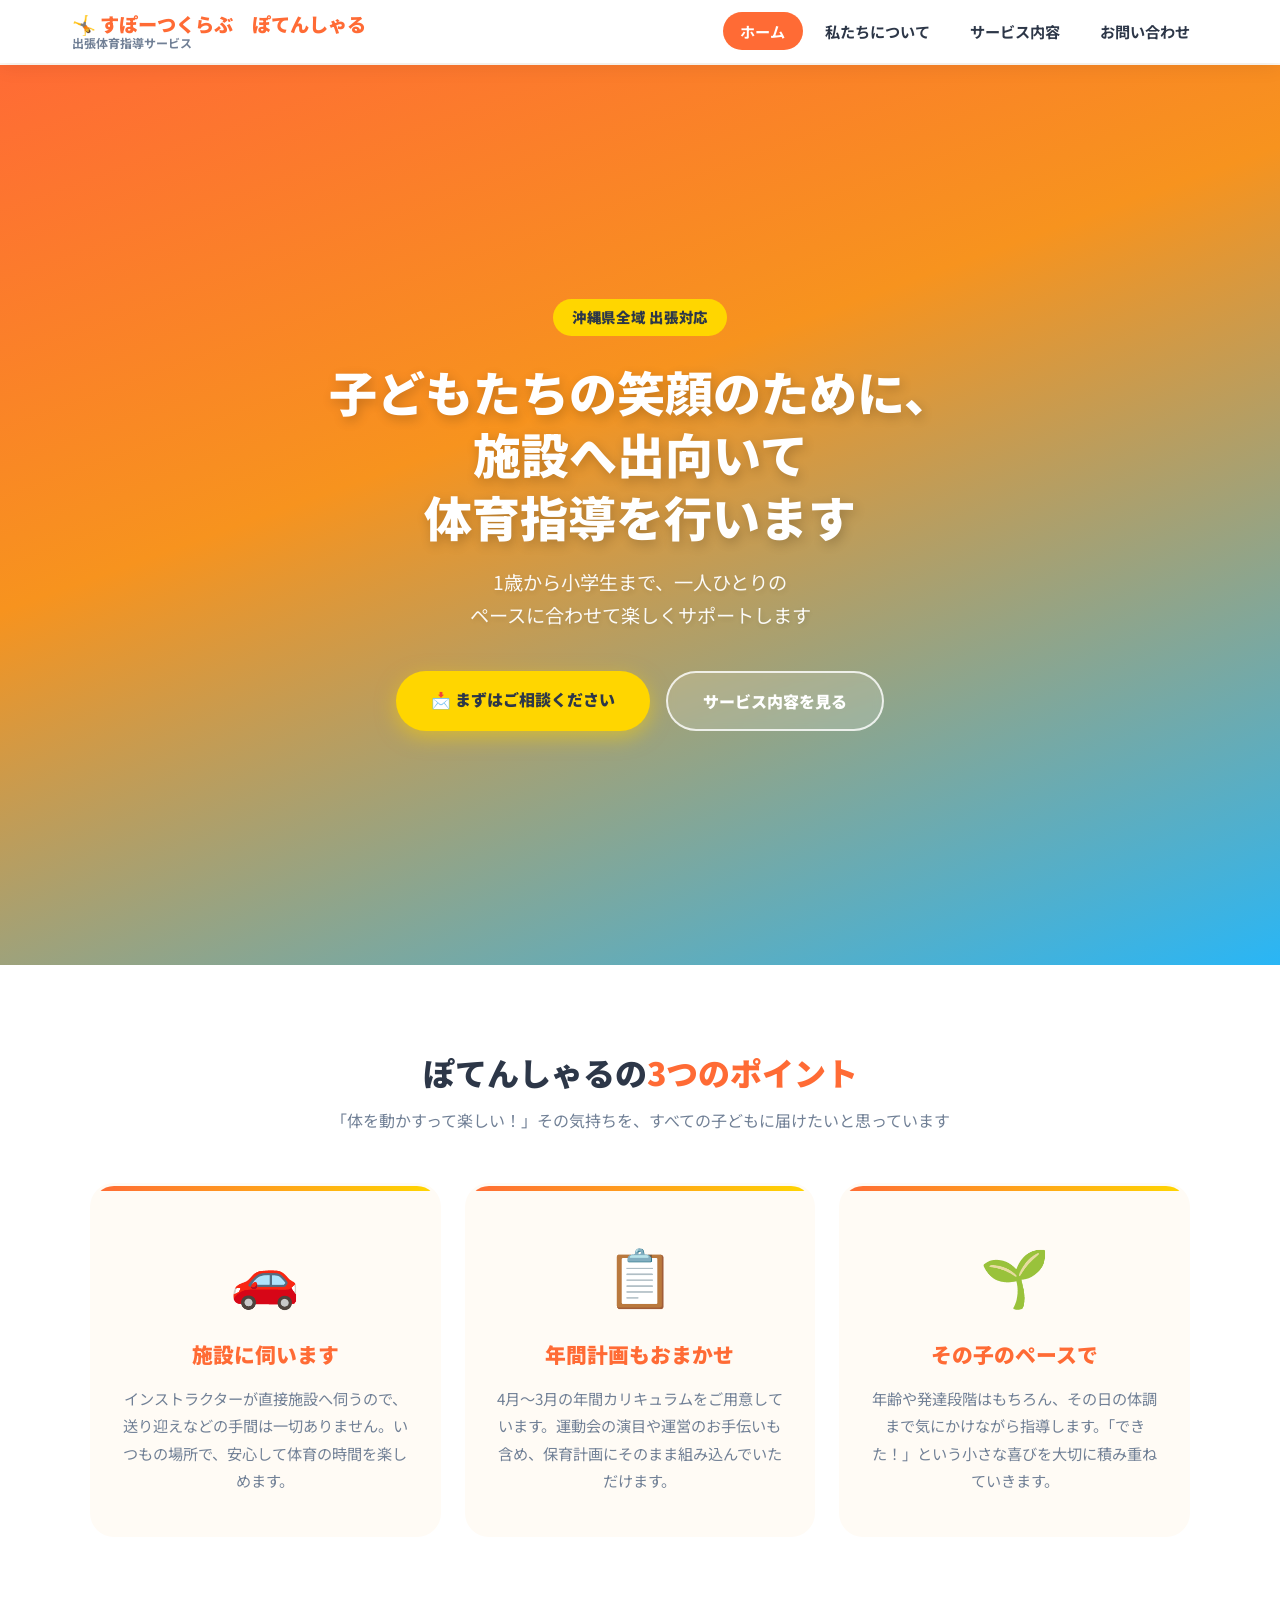
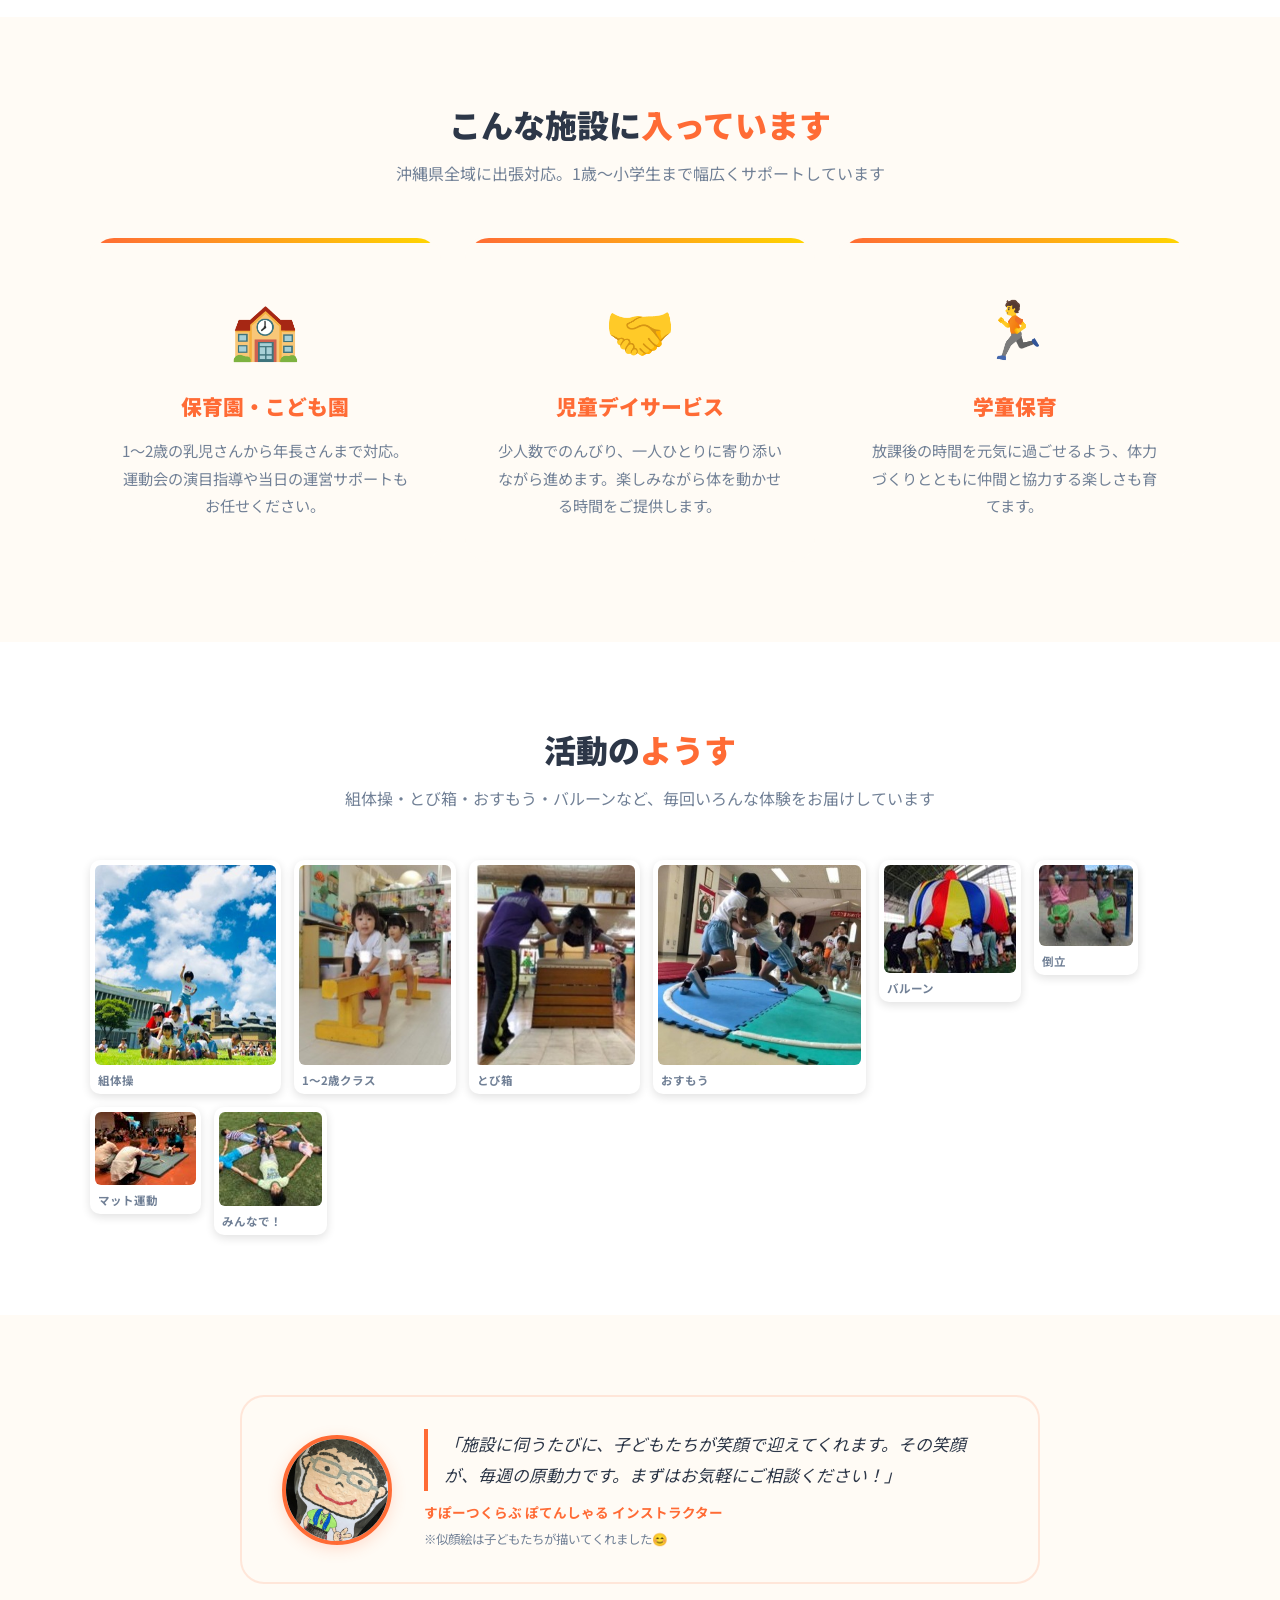
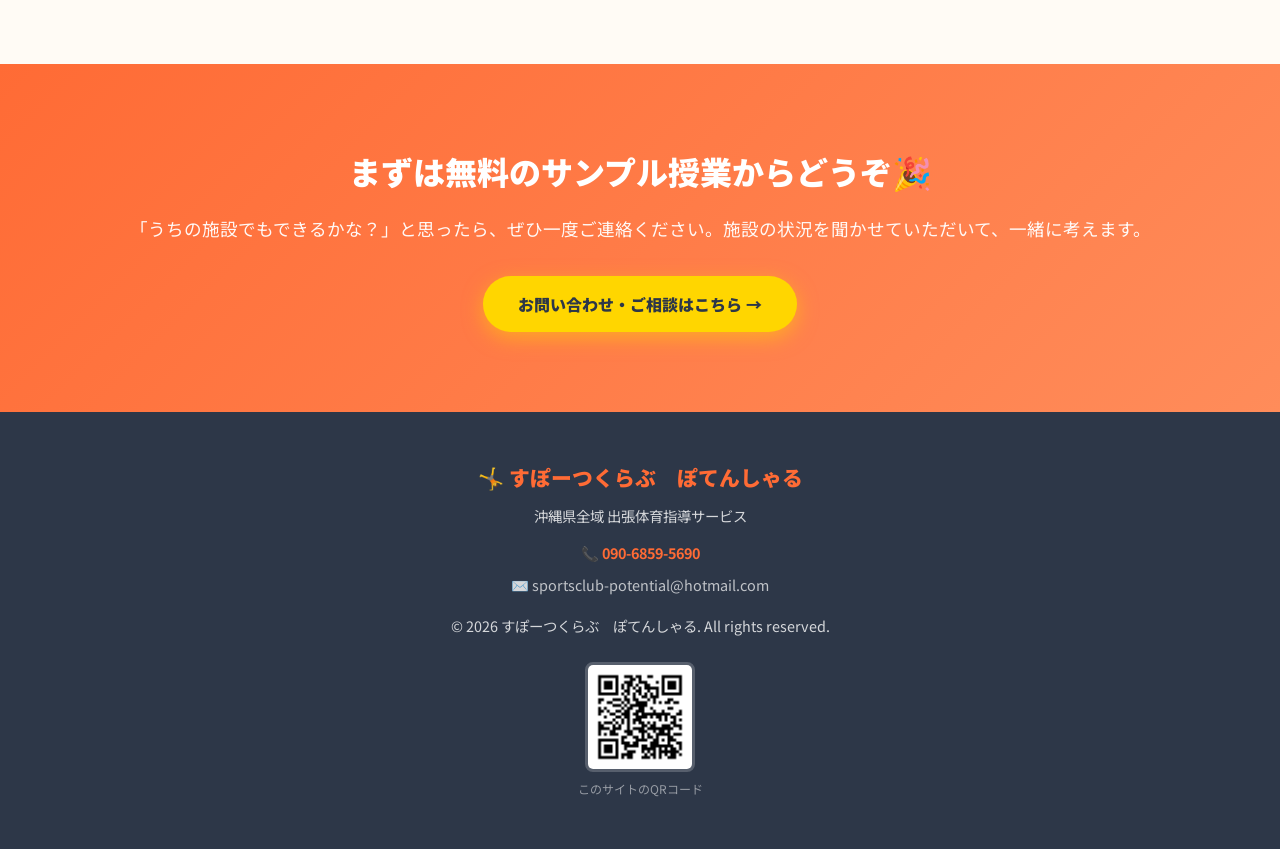
==== commit 8b61ef0a: "全ページフッターにQRコードを追加" ====
--- a/index.html
+++ b/index.html
@@ -9,8 +9,8 @@
     <meta property="og:title" content="すぽーつくらぶ ぽてんしゃる | 沖縄県の出張体育指導サービス">
     <meta property="og:description" content="沖縄県全域の保育園・児童デイサービス・学童保育へ出張して体育指導を行います。1歳から小学生まで対応。まずはお気軽にご相談ください。">
     <meta property="og:type" content="website">
-    <meta property="og:url" content="https://sportsclub-potential.w6d8pzqwyv.workers.dev/">
-    <link rel="canonical" href="https://sportsclub-potential.w6d8pzqwyv.workers.dev/">
+    <meta property="og:url" content="https://sportsclub-potential.pages.dev/">
+    <link rel="canonical" href="https://sportsclub-potential.pages.dev/">
     <link rel="stylesheet" href="css/style.css">
     <script type="application/ld+json">
     {
@@ -18,7 +18,7 @@
       "@type": "LocalBusiness",
       "name": "すぽーつくらぶ ぽてんしゃる",
       "description": "沖縄県全域の保育園・こども園・児童デイサービス・学童保育への出張体育指導サービス。1歳から小学生まで対応。",
-      "url": "https://sportsclub-potential.w6d8pzqwyv.workers.dev/",
+      "url": "https://sportsclub-potential.pages.dev/",
       "telephone": "090-6859-5690",
       "email": "sportsclub-potential@hotmail.com",
       "serviceType": "出張体育指導",
@@ -188,6 +188,10 @@
         <p style="margin-top:0.8rem;">📞 <a href="tel:09068595690" style="color:var(--orange);text-decoration:none;font-weight:700;">090-6859-5690</a></p>
         <p>✉️ <a href="mailto:sportsclub-potential@hotmail.com" style="color:rgba(255,255,255,0.7);text-decoration:none;">sportsclub-potential@hotmail.com</a></p>
         <p style="margin-top:1rem;">&copy; 2026 すぽーつくらぶ　ぽてんしゃる. All rights reserved.</p>
+        <div class="footer-qr">
+            <img src="images/qrcode.png" alt="サイトQRコード" class="footer-qr-img">
+            <p class="footer-qr-label">このサイトのQRコード</p>
+        </div>
     </footer>
 </body>
 </html>
--- a/css/style.css
+++ b/css/style.css
@@ -425,11 +425,32 @@
     margin-bottom: 2rem;
 }
 
+.instructor-name-badge {
+    display: inline-block;
+    background: var(--orange);
+    color: #fff;
+    font-size: 0.82rem;
+    font-weight: 700;
+    padding: 0.3rem 1rem;
+    border-radius: 50px;
+    margin-bottom: 0.8rem;
+}
+
 .credentials-card {
     background: var(--light-bg);
     border-radius: 16px;
     padding: 1.5rem 1.8rem;
     border-top: 4px solid var(--orange);
+}
+
+.credentials-card--highlight {
+    background: #FFF5F0;
+    border-top: 4px solid var(--orange);
+    box-shadow: 0 4px 16px rgba(255,107,53,0.15);
+}
+
+.credentials-card--highlight strong {
+    color: var(--orange);
 }
 
 .credentials-card h3 {
@@ -713,6 +734,26 @@
     margin-top: 0.5rem;
 }
 
+.footer-qr {
+    margin-top: 1.5rem;
+    display: inline-block;
+}
+
+.footer-qr-img {
+    width: 110px;
+    height: 110px;
+    border-radius: 8px;
+    border: 3px solid rgba(255,255,255,0.2);
+    display: block;
+    margin: 0 auto;
+}
+
+.footer-qr-label {
+    font-size: 0.75rem;
+    color: rgba(255,255,255,0.5);
+    margin-top: 0.4rem;
+}
+
 /* 連絡先カード */
 .contact-info-card {
     background: var(--white);
@@ -827,9 +868,8 @@
     line-height: 1;
 }
 
-/* レスポンシブ */
-@media (max-width: 768px) {
-    /* ナビゲーション */
+/* ナビゲーション（タブレット・スマホ共通） */
+@media (max-width: 1024px) {
     nav {
         padding: 0.8rem 1.2rem;
         flex-wrap: wrap;
@@ -874,6 +914,10 @@
         background: var(--orange);
         color: var(--white);
     }
+}
+
+/* レスポンシブ */
+@media (max-width: 768px) {
 
     /* ヒーロー */
     .hero {
